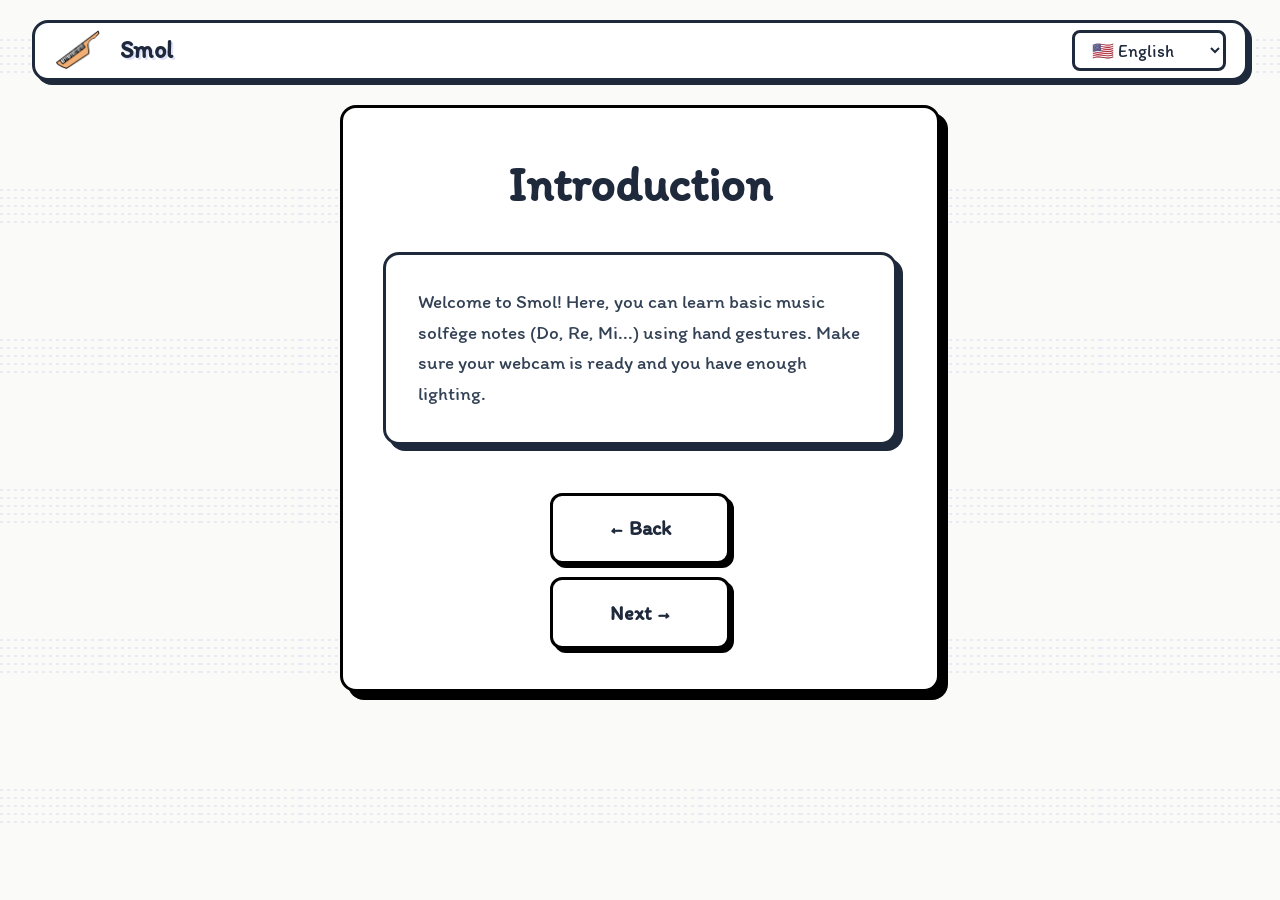
==== intro.html @ 4031bbee "improve UI" ====
<!DOCTYPE html>
<html lang="en">
<head>
  <meta charset="UTF-8">
  <meta name="viewport" content="width=device-width, initial-scale=1.0">
  <title>Melody in Motion - Introduction</title>
  <link rel="preconnect" href="https://fonts.googleapis.com">
  <link rel="preconnect" href="https://fonts.gstatic.com" crossorigin>
  <link href="https://fonts.googleapis.com/css2?family=Cabin+Sketch:wght@400;700&family=Fredoka:wght@300;400;500;600;700&family=Itim&family=JetBrains+Mono:wght@400;700&display=swap" rel="stylesheet">
  <link rel="stylesheet" href="style.css?v=25">
</head>
<body>

  <!-- Floating Animated Music Notes Background -->
  <div class="floating-notes-container">
    <div class="floating-note note-1">𝄞</div>
    <div class="floating-note note-2">♪</div>
    <div class="floating-note note-3">♫</div>
    <div class="floating-note note-4">♩</div>
    <div class="floating-note note-5">♬</div>
    <div class="floating-note note-6">♩</div>
    <div class="floating-note note-7">♪</div>
    <div class="floating-note note-8">♫</div>
    <div class="floating-note note-9">𝄞</div>
    <div class="floating-note note-10">♬</div>
    <div class="floating-note note-11">♪</div>
    <div class="floating-note note-12">♩</div>
    <div class="floating-note note-13">♫</div>
    <div class="floating-note note-14">♬</div>
    <div class="floating-note note-15">𝄞</div>
    <div class="floating-note note-16">♪</div>
  </div>

  <div class="app-container">
    <!-- Smol Header -->
    <header class="smol-header">
      <div class="logo-area" style="display: flex; align-items: center; gap: 0.5rem;">
        <img src="public/logo.PNG" alt="Melody in Motion Logo" class="header-logo-img">
        <h1 style="font-size: 1.5rem; font-weight: 800; font-family: 'Cabin Sketch', cursive; color: #1e293b; margin: 0;">Smol</h1>
      </div>
      <div>
        <select id="lang-selector-header" class="synth-select" style="padding: 0.4rem 0.8rem; font-size: 1.1rem; border-radius: 8px; border: 3px solid #1e293b; background: #ffffff; color: #1e293b; font-family: 'Itim', sans-serif;">
          <option value="en">🇺🇸 English</option>
          <option value="vi">🇻🇳 Tiếng Việt</option>
          <option value="ko">🇰🇷 한국어</option>
        </select>
      </div>
    </header>

    <!-- Main Card Container -->
    <main id="music-app-content">
      <div class="welcome-card-layout">
        <h2 class="welcome-title" id="intro-title">Introduction</h2>
        
        <!-- Premium sketch style placeholder message box -->
        <div style="background: #ffffff; border: 3.5px solid #1e293b; border-radius: 16px; padding: 2rem; margin: 1.5rem 0; box-shadow: 6px 6px 0px #1e293b; text-align: left; width: 100%;">
          <p id="intro-desc" style="font-size: 1.2rem; line-height: 1.6; color: #334155; font-family: 'Itim', sans-serif; margin: 0;">
            Welcome to Smol! Here, you can learn basic music solfège notes (Do, Re, Mi...) using hand gestures. Make sure your webcam is ready and you have enough lighting.
          </p>
        </div>
        
        <!-- Action Row -->
        <div class="welcome-buttons-list" style="width: 100%; display: flex; justify-content: center; align-items: center; gap: 1rem; margin-top: 1rem;">
          <a href="index.html" class="welcome-action-btn" style="text-align: center; width: 100%; max-width: 180px; text-decoration: none; background: #e2e8f0; color: #1e293b;">&larr; Back</a>
          <a href="level-select.html" class="welcome-action-btn btn-next" style="text-align: center; width: 100%; max-width: 180px; text-decoration: none;">Next &rarr;</a>
        </div>
      </div>
    </main>
  </div>

  <script>
    const TRANSLATIONS = {
      en: {
        title: "Introduction",
        desc: "Welcome to Smol! Here, you can learn basic music solfège notes (Do, Re, Mi...) using hand gestures. Make sure your webcam is ready and you have enough lighting.",
        back: "Back",
        next: "Next"
      },
      vi: {
        title: "Giới thiệu",
        desc: "Chào mừng bạn đến với Smol! Tại đây, bạn có thể học các nốt nhạc solfège cơ bản (Đô, Rê, Mi...) bằng ký hiệu tay. Hãy đảm bảo webcam hoạt động tốt và có đủ ánh sáng.",
        back: "Quay lại",
        next: "Tiếp tục"
      },
      ko: {
        title: "소개",
        desc: "스몰(Smol)에 오신 것을 환영합니다! 이곳에서 손동작을 사용해 기본적인 음악 계이름(도, 레, 미...)을 배울 수 있습니다. 웹캠이 잘 작동하고 밝은 조명이 있는지 확인하세요.",
        back: "이전",
        next: "다음"
      }
    };

    const langSelector = document.getElementById("lang-selector-header");
    const titleEl = document.getElementById("intro-title");
    const descEl = document.getElementById("intro-desc");
    const backBtnEl = document.querySelector(".welcome-action-btn:not(.btn-next)");
    const nextBtnEl = document.querySelector(".btn-next");

    function updateLanguage(lang) {
      localStorage.setItem("signquest_lang", lang);
      langSelector.value = lang;
      
      const dict = TRANSLATIONS[lang] || TRANSLATIONS.en;
      titleEl.innerText = dict.title;
      descEl.innerText = dict.desc;
      backBtnEl.innerText = "← " + dict.back;
      nextBtnEl.innerText = dict.next + " →";
    }

    // Initialize language
    let savedLang = localStorage.getItem("signquest_lang");
    if (!savedLang) {
      savedLang = "en"; // default to English
    }
    updateLanguage(savedLang);

    langSelector.addEventListener("change", (e) => {
      updateLanguage(e.target.value);
    });
  </script>
</body>
</html>
---- style.css ----
/* SignQuest CSS - Main Entrypoint */
@import url('styles/base.css');
@import url('styles/layout.css');
@import url('styles/viewport.css');
@import url('styles/hud.css');
@import url('styles/music.css');
@import url('styles/selection.css');
@import url('styles/play_stage.css');

/* --- GLOBAL TYPOGRAPHY OVERRIDES --- */
body[class^="view-"] h1,
body[class^="view-"] h2,
body[class^="view-"] h3,
body[class^="view-"] strong,
.selection-title,
.modal-title,
.sheet-note-name,
.menu-play-btn strong,
.logo-area h1,
body, button, a, h1, h2, h3, h4, h5, h6, 
.welcome-title, .welcome-subtitle, .song-title, .song-desc, 
.sheet-note-name, .btn-subtext, strong, .selection-title, .selection-subtitle,
.logo-area h1 span.badge {
  font-family: 'Itim', 'Fredoka', 'Cabin Sketch', cursive, sans-serif !important;
}

body {
  background-color: #fafaf9 !important; /* Warm, paper-like background */
  background-image: 
    /* Staff lines background repeating */
    url("data:image/svg+xml;utf8,<svg xmlns='http://www.w3.org/2000/svg' width='100' height='150'><line x1='0' y1='40' x2='100' y2='40' stroke='%23e2e8f0' stroke-width='1.5' stroke-dasharray='3 4'/><line x1='0' y1='48' x2='100' y2='48' stroke='%23e2e8f0' stroke-width='1.5' stroke-dasharray='3 4'/><line x1='0' y1='56' x2='100' y2='56' stroke='%23e2e8f0' stroke-width='1.5' stroke-dasharray='3 4'/><line x1='0' y1='64' x2='100' y2='64' stroke='%23e2e8f0' stroke-width='1.5' stroke-dasharray='3 4'/><line x1='0' y1='72' x2='100' y2='72' stroke='%23e2e8f0' stroke-width='1.5' stroke-dasharray='3 4'/></svg>") !important;
  background-repeat: repeat !important;
  background-position: left top !important;
  color: #1e293b !important;
}

.app-container {
  background: transparent !important;
}

body, button, a, p, span, div, select, option, td, th {
  font-size: 1.15rem;
}

.song-title {
  font-size: 1.85rem !important;
  margin-bottom: 0.75rem !important;
}
.song-desc {
  font-size: 1.3rem !important;
  line-height: 1.5 !important;
  -webkit-line-clamp: 2 !important;
}
.selection-title {
  font-size: 3.2rem !important;
}
.selection-subtitle {
  font-size: 1.5rem !important;
}
.song-card {
  min-height: 320px !important;
  height: auto !important;
  display: flex !important;
  flex-direction: column !important;
  justify-content: space-between !important;
  padding: 1.75rem !important;
}
.song-badge {
  font-size: 1rem !important;
  padding: 0.4rem 0.8rem !important;
}
.song-card-header span:not(.song-badge) {
  font-size: 1.1rem !important;
}
.song-meta-info {
  display: flex !important;
  flex-direction: row !important;
  flex-wrap: wrap !important;
  gap: 1rem !important;
  font-size: 1.05rem !important;
  color: var(--text-secondary);
}
.song-card-footer {
  display: flex !important;
  flex-direction: column !important;
  align-items: stretch !important;
  gap: 0.75rem !important;
  margin-top: auto !important;
  width: 100% !important;
}
.song-card .play-level-btn {
  padding: 0.75rem 1.5rem !important;
  font-size: 1.2rem !important;
  width: 100% !important;
  display: flex !important;
  align-items: center !important;
  justify-content: center !important;
  box-sizing: border-box !important;
}
.songs-grid {
  display: grid !important;
  grid-template-columns: repeat(1, 1fr) !important;
  gap: 1.5rem !important;
  width: 100% !important;
}
@media (min-width: 768px) {
  .songs-grid {
    grid-template-columns: repeat(3, 1fr) !important;
  }
}

/* Difficulty Card Background Color Overrides */
.song-card.card-beginner {
  background-color: #f2fcf5 !important; /* Soft pastel green */
}
.song-card.card-easy {
  background-color: #f0f7ff !important; /* Soft pastel blue */
}
.song-card.card-medium {
  background-color: #fffaf0 !important; /* Soft pastel orange/amber */
}

/* Badge Color & Contrast Overrides */
.song-badge.diff-beginner {
  background-color: #dcfce7 !important;
  color: #15803d !important;
  border: 2px solid #15803d !important;
}
.song-badge.diff-easy {
  background-color: #e0f2fe !important;
  color: #0369a1 !important;
  border: 2px solid #0369a1 !important;
}
.song-badge.diff-medium {
  background-color: #ffedd5 !important;
  color: #c2410c !important;
  border: 2px solid #c2410c !important;
}

/* Curved Card Container & Card Overrides */
.welcome-card-layout, 
.song-card, 
.welcome-modal-card,
.sidebar-card, 
.stage-card, 
.menu-camera-card, 
.mascot-stage-card,
.game-overlay-modal .modal-card,
.game-overlay-modal .welcome-modal-card,
.modal-content {
  border: 3.5px solid #000000 !important;
  border-radius: 16px !important; /* Curved edge */
  background-color: #ffffff !important;
  color: #1e293b !important;
  box-shadow: 8px 8px 0px #000000 !important; /* Flat solid black shadow */
}

/* Curved Button Overrides */
.welcome-action-btn, 
.play-level-btn, 
.sandbox-nav-btn,
.control-btn, 
.stage-btn, 
.modal-close-btn,
.welcome-modal-close {
  border: 3px solid #000000 !important;
  border-radius: 12px !important; /* Curved edge */
  background-color: #ffffff !important;
  color: #1e293b !important;
  box-shadow: 4px 4px 0px #000000 !important; /* Flat solid black shadow */
  transition: all 0.15s ease !important;
  padding: 1.1rem 2rem !important; /* Generous vertical/horizontal padding to prevent cramped feeling */
  font-size: 1.25rem !important;
  font-weight: 700 !important;
  cursor: pointer !important;
  text-decoration: none !important;
  display: block !important;
  text-align: center !important;
  box-sizing: border-box !important;
}

/* Button Hover & Active States */
.welcome-action-btn:hover,
.play-level-btn:hover,
.control-btn:hover,
.stage-btn:hover,
.modal-close-btn:hover,
.sandbox-nav-btn:hover,
.welcome-modal-close:hover {
  transform: translate(2px, 2px) !important;
  box-shadow: 2px 2px 0px #000000 !important;
  background-color: #f8fafc !important;
}

.welcome-action-btn:active,
.play-level-btn:active,
.control-btn:active,
.stage-btn:active,
.modal-close-btn:active,
.sandbox-nav-btn:active,
.welcome-modal-close:active {
  transform: translate(4px, 4px) !important;
  box-shadow: 0px 0px 0px #000000 !important;
}

/* Specific Highlight & Accents */
.welcome-action-btn.btn-start {
  background-color: #fef08a !important; /* Highlighter yellow */
}
.welcome-action-btn.btn-start:hover {
  background-color: #fef9c3 !important;
}

.song-badge {
  border: 1.5px solid #000000 !important;
  border-radius: 6px !important;
  background-color: #f1f5f9 !important;
  color: #1e293b !important;
  padding: 0.25rem 0.5rem !important;
}

.achievement-item {
  border: 2.5px solid #000000 !important;
  border-radius: 12px !important;
  background-color: #ffffff !important;
}

.app-header {
  background: #ffffff !important;
  border: 3.5px solid #000000 !important;
  border-radius: 16px !important;
  box-shadow: 8px 8px 0px #000000 !important;
  box-sizing: border-box !important;
  display: flex !important;
  flex-direction: row !important;
  justify-content: space-between !important;
  align-items: center !important;
  padding: 1rem 2rem !important;
  width: 90% !important;
  margin: 2rem auto 1rem auto !important;
}

/* Page-context aware header card widths */
body.view-welcome .app-header {
  max-width: 480px !important;
}

body.view-selection .app-header {
  max-width: 960px !important;
}

body.view-play .app-header, 
body.view-intro .app-header {
  max-width: 1200px !important;
  width: 95% !important;
}

/* Header button sizing proportion */
.app-header .sandbox-nav-btn {
  padding: 0.6rem 1.2rem !important;
  font-size: 1.15rem !important;
}

/* --- WELCOME PAGE ONLY LAYOUT STYLES --- */
.welcome-card-layout {
  display: flex !important;
  flex-direction: column !important;
  align-items: center !important;
  justify-content: center !important;
  padding: 3rem 2rem !important;
  max-width: 480px !important;
  width: 90% !important;
  margin: 1.5rem auto 3rem auto !important; /* Adjusted to stack neatly below header */
  text-align: center !important;
  box-sizing: border-box !important;
}

.welcome-logo {
  width: 140px;
  height: 140px;
  margin-bottom: 1.5rem;
}

.welcome-title {
  font-size: 3.6rem !important;
  color: #1e293b;
  margin-bottom: 0.5rem;
  font-weight: 700;
}

.welcome-subtitle {
  color: #475569;
  font-size: 1.35rem !important;
  margin-bottom: 2.5rem;
  font-weight: 500;
}

.welcome-buttons-list {
  display: flex !important;
  flex-direction: column !important;
  gap: 1.25rem !important;
  width: 100% !important;
  max-width: 320px !important;
  margin: 1.5rem auto 0 auto !important;
}

.welcome-modal {
  position: fixed;
  top: 0;
  left: 0;
  right: 0;
  bottom: 0;
  background: rgba(30, 41, 59, 0.7);
  backdrop-filter: blur(8px);
  -webkit-backdrop-filter: blur(8px);
  z-index: 9999;
  display: flex;
  justify-content: center;
  align-items: center;
  opacity: 0;
  pointer-events: none;
  transition: opacity 0.3s ease;
}

.welcome-modal.show {
  opacity: 1;
  pointer-events: auto;
}

.welcome-modal-title {
  font-size: 2.2rem;
  font-weight: 700;
  color: #1e293b;
  margin-bottom: 1rem;
  border-bottom: 3px dashed #000000;
  padding-bottom: 0.5rem;
  text-align: center;
}

.welcome-modal-body {
  font-size: 1.05rem;
  line-height: 1.6;
  color: #1e293b;
  margin-bottom: 1.5rem;
  max-height: 320px;
  overflow-y: auto;
  padding-right: 0.5rem;
}

.achievements-list {
  display: flex;
  flex-direction: column;
  gap: 0.75rem;
}

.achievement-icon {
  font-size: 1.5rem;
}

.achievement-info {
  flex: 1;
}

.achievement-name {
  font-weight: 600;
  font-size: 0.95rem;
}

.achievement-desc {
  font-size: 0.8rem;
  color: #475569;
}

/* --- LOGO & PAGE SCROLL OVERRIDES --- */
.smol-header {
  background: #ffffff !important;
  border: 3.5px solid #1e293b !important;
  border-radius: 16px !important;
  box-shadow: 4px 4px 0px #1e293b !important;
  box-sizing: border-box !important;
  display: flex !important;
  flex-direction: row !important;
  justify-content: space-between !important;
  align-items: center !important;
  padding: 0.4rem 1.2rem !important;
  width: 100% !important;
  max-width: 1400px !important;
  margin: 0.25rem auto 0.5rem auto !important;
}

.smol-header .header-logo-img, .game-logo-icon {
  height: 42px !important;
  width: auto !important;
  display: inline-block !important;
  vertical-align: middle !important;
  object-fit: contain !important;
  margin-right: 0.6rem !important;
}

.app-header {
  display: none !important;
}

.app-footer {
  display: none !important;
}

html, body {
  height: 100vh !important;
  max-height: 100vh !important;
  margin: 0 !important;
  padding: 0 !important;
  overflow: hidden !important;
}

.app-container {
  height: 100vh !important;
  max-height: 100vh !important;
  display: flex !important;
  flex-direction: column !important;
  padding: 1rem 2rem !important;
  box-sizing: border-box !important;
  overflow: hidden !important;
  gap: 0.5rem !important;
}

#music-app-content, .app-content {
  flex: 1 !important;
  overflow: hidden !important;
  min-height: 0 !important;
  padding-bottom: 0 !important;
}

/* Specific layout adjustments to fit welcome view */
.welcome-card-layout {
  padding: 2.5rem !important;
  margin: 0.5rem auto !important;
  max-width: 600px !important;
  width: 95% !important;
  position: relative !important;
  z-index: 1 !important;
}

.welcome-gif {
  max-width: 460px !important;
  width: 100% !important;
  height: auto !important;
  border: 3.5px solid #1e293b !important;
  border-radius: 16px !important;
  box-shadow: 4px 4px 0px #1e293b !important;
  margin-bottom: 2rem !important;
  display: block !important;
  background-color: #ffffff !important;
  position: relative !important;
  z-index: 3 !important;
}

.welcome-title {
  font-size: 3rem !important;
  position: relative !important;
  z-index: 3 !important;
}

.welcome-subtitle {
  margin-bottom: 1.5rem !important;
  position: relative !important;
  z-index: 3 !important;
}

.welcome-buttons-list {
  gap: 0.85rem !important;
  position: relative !important;
  z-index: 3 !important;
}

/* Adjust header margins to prevent overflow */
.app-header {
  margin: 0.5rem auto !important;
  padding: 0.75rem 1.5rem !important;
}

/* Custom scrollbar to look premium */
#music-app-content::-webkit-scrollbar,
.app-content::-webkit-scrollbar,
.welcome-modal-body::-webkit-scrollbar {
  width: 8px;
}
#music-app-content::-webkit-scrollbar-track,
.app-content::-webkit-scrollbar-track,
.welcome-modal-body::-webkit-scrollbar-track {
  background: #f1f5f9;
  border-radius: 4px;
}
#music-app-content::-webkit-scrollbar-thumb,
.app-content::-webkit-scrollbar-thumb,
.welcome-modal-body::-webkit-scrollbar-thumb {
  background: #cbd5e1;
  border: 2px solid #f1f5f9;
  border-radius: 4px;
}
#music-app-content::-webkit-scrollbar-thumb:hover,
.app-content::-webkit-scrollbar-thumb:hover,
.welcome-modal-body::-webkit-scrollbar-thumb:hover {
  background: #94a3b8;
}

/* Floating animated music notes */
.floating-notes-container {
  position: absolute !important;
  top: 0;
  left: 0;
  width: 100%;
  height: 100% !important;
  pointer-events: none !important;
  z-index: -1 !important;
  overflow: hidden !important;
}

.floating-note {
  position: absolute !important;
  font-family: 'Itim', sans-serif !important;
  color: rgba(0, 0, 0, 0.45) !important; /* Semi-transparent black */
  font-weight: bold;
  pointer-events: none !important;
  user-select: none !important;
  opacity: 0;
  animation: floatNote 20s linear infinite;
}

.note-1 {
  font-size: 6.5rem !important; /* very large */
  top: 8%;
  animation-duration: 26s;
  animation-delay: 0s;
}

.note-2 {
  font-size: 3rem !important; /* medium-small */
  top: 25%;
  animation-duration: 18s;
  animation-delay: -3s;
}

.note-3 {
  font-size: 5rem !important; /* medium-large */
  top: 48%;
  animation-duration: 25s;
  animation-delay: -6s;
}

.note-4 {
  font-size: 2.2rem !important; /* very small */
  top: 65%;
  animation-duration: 15s;
  animation-delay: -9s;
}

.note-5 {
  font-size: 4rem !important;
  top: 85%;
  animation-duration: 20s;
  animation-delay: -12s;
}

.note-6 {
  font-size: 3.5rem !important;
  top: 18%;
  animation-duration: 22s;
  animation-delay: -15s;
}

.note-7 {
  font-size: 5.5rem !important;
  top: 38%;
  animation-duration: 28s;
  animation-delay: -1.5s;
}

.note-8 {
  font-size: 2rem !important; /* very small */
  top: 58%;
  animation-duration: 16s;
  animation-delay: -4.5s;
}

.note-9 {
  font-size: 6rem !important; /* very large */
  top: 78%;
  animation-duration: 24s;
  animation-delay: -7.5s;
}

.note-10 {
  font-size: 4.2rem !important;
  top: 92%;
  animation-duration: 19s;
  animation-delay: -10.5s;
}

.note-11 {
  font-size: 2.5rem !important;
  top: 12%;
  animation-duration: 17s;
  animation-delay: -13s;
}

.note-12 {
  font-size: 4.8rem !important;
  top: 32%;
  animation-duration: 23s;
  animation-delay: -5s;
}

.note-13 {
  font-size: 3.2rem !important;
  top: 52%;
  animation-duration: 19s;
  animation-delay: -11s;
}

.note-14 {
  font-size: 5.8rem !important;
  top: 72%;
  animation-duration: 27s;
  animation-delay: -2s;
}

.note-15 {
  font-size: 1.8rem !important; /* extremely small */
  top: 88%;
  animation-duration: 14s;
  animation-delay: -8s;
}

.note-16 {
  font-size: 4.5rem !important;
  top: 40%;
  animation-duration: 21s;
  animation-delay: -16s;
}

@keyframes floatNote {
  0% {
    left: -10%;
    transform: translateY(0);
    opacity: 0;
  }
  10% {
    opacity: 1;
  }
  90% {
    opacity: 1;
  }
  100% {
    left: 110%;
    transform: translateY(-80px);
    opacity: 0;
  }
}

/* Guide Illustration SVG styling */
#guide-pose-emoji svg {
  display: block;
  margin: 0 auto;
  width: 90px;
  height: 90px;
  max-width: 100%;
}
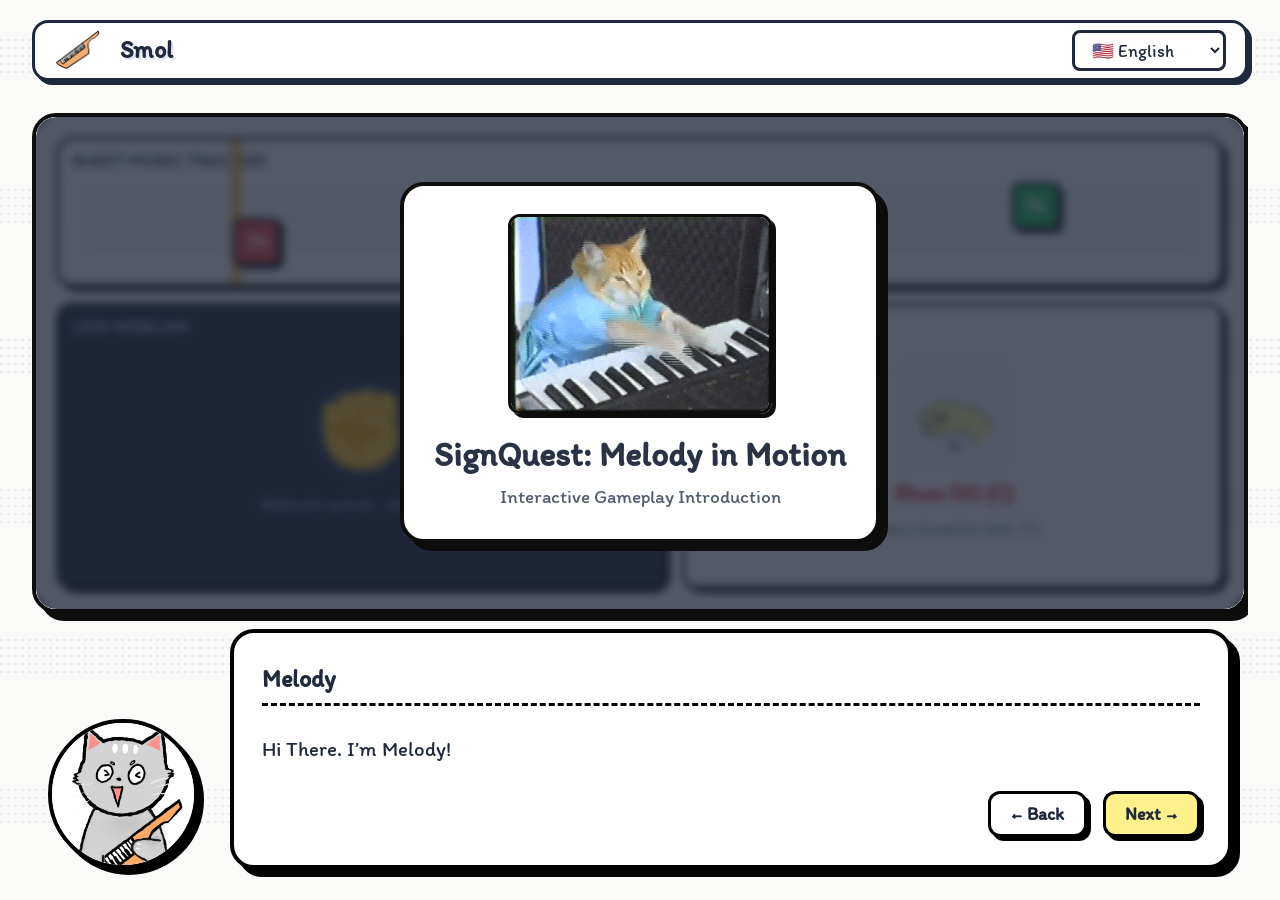
==== commit e9821433: "add intro page with voice over" ====
--- a/intro.html
+++ b/intro.html
@@ -8,6 +8,165 @@
   <link rel="preconnect" href="https://fonts.gstatic.com" crossorigin>
   <link href="https://fonts.googleapis.com/css2?family=Cabin+Sketch:wght@400;700&family=Fredoka:wght@300;400;500;600;700&family=Itim&family=JetBrains+Mono:wght@400;700&display=swap" rel="stylesheet">
   <link rel="stylesheet" href="style.css?v=25">
+  <style>
+    body {
+      background-color: #fafaf9 !important;
+      background-image: 
+        url("data:image/svg+xml;utf8,<svg xmlns='http://www.w3.org/2000/svg' width='100' height='150'><line x1='0' y1='40' x2='100' y2='40' stroke='%23e2e8f0' stroke-width='1.5' stroke-dasharray='3 4'/><line x1='0' y1='48' x2='100' y2='48' stroke='%23e2e8f0' stroke-width='1.5' stroke-dasharray='3 4'/><line x1='0' y1='56' x2='100' y2='56' stroke='%23e2e8f0' stroke-width='1.5' stroke-dasharray='3 4'/><line x1='0' y1='64' x2='100' y2='64' stroke='%23e2e8f0' stroke-width='1.5' stroke-dasharray='3 4'/><line x1='0' y1='72' x2='100' y2='72' stroke='%23e2e8f0' stroke-width='1.5' stroke-dasharray='3 4'/></svg>") !important;
+      background-repeat: repeat !important;
+      background-position: left top !important;
+      color: #1e293b !important;
+    }
+
+    /* Intro Specific Layout Styles */
+    @keyframes slideUp {
+      from {
+        transform: translateY(180px);
+        opacity: 0;
+      }
+      to {
+        transform: translateY(0);
+        opacity: 1;
+      }
+    }
+
+    .intro-bottom-row {
+      display: flex;
+      gap: 2rem;
+      align-items: flex-end;
+      width: 100%;
+      max-width: 1400px;
+      margin: 0 auto 2rem auto;
+      box-sizing: border-box;
+      padding: 0 1rem;
+      z-index: 10;
+      position: relative;
+      animation: slideUp 0.8s cubic-bezier(0.18, 0.89, 0.32, 1.28) forwards;
+    }
+
+    .intro-visuals {
+      display: flex;
+      align-items: flex-end;
+      gap: 1.5rem;
+      flex-shrink: 0;
+    }
+
+    .character-profile {
+      width: 150px;
+      height: 150px;
+      border: 4px solid #000000;
+      border-radius: 50%;
+      overflow: hidden;
+      box-shadow: 6px 6px 0px #000000;
+      background-color: #ffffff;
+      flex-shrink: 0;
+      display: flex;
+      align-items: center;
+      justify-content: center;
+    }
+
+    .character-profile img {
+      width: 100%;
+      height: 100%;
+      object-fit: cover;
+    }
+
+    .dialogue-box {
+      flex: 1;
+      border: 4px solid #000000;
+      border-radius: 24px;
+      box-shadow: 8px 8px 0px #000000;
+      background-color: #ffffff;
+      padding: 1.75rem;
+      display: flex;
+      flex-direction: column;
+      justify-content: space-between;
+      height: 240px;
+      box-sizing: border-box;
+    }
+
+    .dialogue-header {
+      font-size: 1.5rem;
+      font-weight: 800;
+      color: #1e293b;
+      border-bottom: 3.5px dashed #000000;
+      padding-bottom: 0.4rem;
+      margin-bottom: 0.75rem;
+      font-family: 'Itim', sans-serif;
+    }
+
+    .dialogue-body {
+      flex: 1;
+      display: flex;
+      align-items: center;
+    }
+
+    .dialogue-body p {
+      margin: 0;
+      font-size: 1.3rem;
+      line-height: 1.6;
+      color: #1e293b;
+      font-family: 'Itim', sans-serif;
+    }
+
+    .dialogue-footer {
+      display: flex;
+      justify-content: flex-end;
+      gap: 1rem;
+      margin-top: 0.75rem;
+    }
+
+    .middle-empty-card {
+      flex: 2.5;
+      margin: 1rem auto;
+      width: 100%;
+      max-width: 1400px;
+      background-color: #ffffff;
+      border: 4px solid #000000;
+      border-radius: 24px;
+      box-shadow: 8px 8px 0px #000000;
+      box-sizing: border-box;
+      display: flex;
+      align-items: center;
+      justify-content: center;
+      min-height: 460px;
+      height: 500px;
+      opacity: 0.95;
+      position: relative;
+      overflow: hidden;
+    }
+
+    @media (max-width: 1024px) {
+      .intro-bottom-row {
+        flex-direction: column;
+        align-items: stretch;
+        gap: 1.5rem;
+      }
+      .intro-visuals {
+        justify-content: center;
+      }
+      .dialogue-box {
+        height: 280px;
+      }
+      .middle-empty-card {
+        height: auto;
+        min-height: 400px;
+      }
+    }
+
+    @keyframes floatNote {
+      0%, 100% { transform: translateY(0); }
+      50% { transform: translateY(-8px); }
+    }
+    @keyframes blink {
+      0%, 100% { opacity: 1; }
+      50% { opacity: 0; }
+    }
+    @keyframes pulse {
+      0%, 100% { transform: scale(1); }
+      50% { transform: scale(1.08); }
+    }
+  </style>
 </head>
 <body>
 
@@ -36,7 +195,7 @@
     <header class="smol-header">
       <div class="logo-area" style="display: flex; align-items: center; gap: 0.5rem;">
         <img src="public/logo.PNG" alt="Melody in Motion Logo" class="header-logo-img">
-        <h1 style="font-size: 1.5rem; font-weight: 800; font-family: 'Cabin Sketch', cursive; color: #1e293b; margin: 0;">Smol</h1>
+        <h1 style="font-size: 1.5rem; font-weight: 800; font-family: 'Itim', sans-serif; color: #1e293b; margin: 0;">Smol</h1>
       </div>
       <div>
         <select id="lang-selector-header" class="synth-select" style="padding: 0.4rem 0.8rem; font-size: 1.1rem; border-radius: 8px; border: 3px solid #1e293b; background: #ffffff; color: #1e293b; font-family: 'Itim', sans-serif;">
@@ -47,75 +206,464 @@
       </div>
     </header>
 
-    <!-- Main Card Container -->
-    <main id="music-app-content">
-      <div class="welcome-card-layout">
-        <h2 class="welcome-title" id="intro-title">Introduction</h2>
-        
-        <!-- Premium sketch style placeholder message box -->
-        <div style="background: #ffffff; border: 3.5px solid #1e293b; border-radius: 16px; padding: 2rem; margin: 1.5rem 0; box-shadow: 6px 6px 0px #1e293b; text-align: left; width: 100%;">
-          <p id="intro-desc" style="font-size: 1.2rem; line-height: 1.6; color: #334155; font-family: 'Itim', sans-serif; margin: 0;">
-            Welcome to Smol! Here, you can learn basic music solfège notes (Do, Re, Mi...) using hand gestures. Make sure your webcam is ready and you have enough lighting.
-          </p>
+    <!-- Main Content Grid with dialogue area -->
+    <main id="music-app-content" style="display: flex; flex-direction: column; height: 100%; justify-content: space-between;">
+      <!-- Middle section: Empty Card Placeholder -->
+      <div class="middle-empty-card" id="middle-guide-content"></div>
+
+      <!-- Bottom dialogue bar with character profile & dialogue box -->
+      <div class="intro-bottom-row">
+        <!-- Left: Profile -->
+        <div class="intro-visuals">
+          <div class="character-profile">
+            <img id="melody-img" src="public/maincharacter/8-lineboiler.gif" alt="Melody">
+          </div>
         </div>
-        
-        <!-- Action Row -->
-        <div class="welcome-buttons-list" style="width: 100%; display: flex; justify-content: center; align-items: center; gap: 1rem; margin-top: 1rem;">
-          <a href="index.html" class="welcome-action-btn" style="text-align: center; width: 100%; max-width: 180px; text-decoration: none; background: #e2e8f0; color: #1e293b;">&larr; Back</a>
-          <a href="level-select.html" class="welcome-action-btn btn-next" style="text-align: center; width: 100%; max-width: 180px; text-decoration: none;">Next &rarr;</a>
+
+        <!-- Right: Dialogue Box -->
+        <div class="dialogue-box">
+          <div class="dialogue-header">Melody</div>
+          <div class="dialogue-body">
+            <p id="dialogue-text"></p>
+          </div>
+          <div class="dialogue-footer">
+            <button id="btn-back" class="welcome-action-btn" style="padding: 0.6rem 1.2rem !important; margin: 0; font-size: 1.1rem !important; width: auto !important; display: inline-block !important;"></button>
+            <button id="btn-next" class="welcome-action-btn btn-next" style="padding: 0.6rem 1.2rem !important; margin: 0; font-size: 1.1rem !important; width: auto !important; display: inline-block !important; background-color: #fef08a !important;"></button>
+          </div>
         </div>
       </div>
     </main>
   </div>
 
   <script>
-    const TRANSLATIONS = {
-      en: {
-        title: "Introduction",
-        desc: "Welcome to Smol! Here, you can learn basic music solfège notes (Do, Re, Mi...) using hand gestures. Make sure your webcam is ready and you have enough lighting.",
-        back: "Back",
-        next: "Next"
-      },
-      vi: {
-        title: "Giới thiệu",
-        desc: "Chào mừng bạn đến với Smol! Tại đây, bạn có thể học các nốt nhạc solfège cơ bản (Đô, Rê, Mi...) bằng ký hiệu tay. Hãy đảm bảo webcam hoạt động tốt và có đủ ánh sáng.",
-        back: "Quay lại",
-        next: "Tiếp tục"
-      },
-      ko: {
-        title: "소개",
-        desc: "스몰(Smol)에 오신 것을 환영합니다! 이곳에서 손동작을 사용해 기본적인 음악 계이름(도, 레, 미...)을 배울 수 있습니다. 웹캠이 잘 작동하고 밝은 조명이 있는지 확인하세요.",
-        back: "이전",
-        next: "다음"
-      }
+    const DIALOGUES = {
+      en: [
+        "Hi There. I’m Melody!",
+        "I’ll be with you in this journey to explore musical notes through visual and sign language.",
+        "In this game, each musical note has its own color, position, and hand sign to help you recognize and remember it more easily.",
+        "Watch the notes as they appear on the sheet and make the matching hand sign.",
+        "The more lessons you complete, the more exciting melodies you’ll discover."
+      ],
+      vi: [
+        "Xin chào! Mình là Melody.",
+        "Mình sẽ đồng hành cùng bạn trong hành trình tìm hiểu các nốt nhạc thông qua hình ảnh và ngôn ngữ ký hiệu.",
+        "Trong trò chơi này, mỗi nốt nhạc sẽ có màu sắc, vị trí và ký hiệu tay riêng để giúp bạn dễ dàng nhận biết và ghi nhớ.",
+        "Hãy quan sát các nốt nhạc xuất hiện trên khuông nhạc và thực hiện đúng ký hiệu tay tương ứng!",
+        "Càng hoàn thành nhiều bài học, bạn sẽ càng khám phá được nhiều giai điệu thú vị hơn."
+      ],
+      ko: [
+        "안녕하세요! 저는 멜로디예요.",
+        "그림과 수어를 통해 음표를 배우는 여정을 함께할게요.",
+        "이 게임에서는 각 음표마다 고유한 색상과 위치, 손동작이 있어 쉽고 재미있게 배울 수 있어요.",
+        "오선지에 나타나는 음표를 보고 맞는 손동작을 해 보세요!",
+        "더 많은 학습을 완료할수록 더 멋진 멜로디를 만나게 될 거예요."
+      ]
     };
 
+    let currentStep = 0;
+    let currentLang = localStorage.getItem("signquest_lang") || "en";
+    let typingInterval = null;
+    let isTyping = false;
+    let fullActiveText = "";
+    let currentAudio = null;
+
+    const VOICE_PATHS = {
+      en: [
+        "public/voice/english/TA line 3.m4a",
+        "public/voice/english/TA Line 4.m4a",
+        "public/voice/english/TA line 5.m4a",
+        "public/voice/english/TA line 6.m4a",
+        "public/voice/english/TA line 7.m4a"
+      ],
+      vi: [
+        "public/voice/vietnamese/TV Line 3 Xin chào mình là melody.m4a",
+        "public/voice/vietnamese/TV Line 4 mình sẽ đồng hành cùng bạn.m4a",
+        "public/voice/vietnamese/TV line 5 trong trò chơi này mỗi nốt nhạc.m4a",
+        "public/voice/vietnamese/TV line 6 hãy quan sát các nốt nhạc.m4a",
+        "public/voice/vietnamese/TV line 7 càng hoàn thành nhiều bài học.m4a"
+      ],
+      ko: [
+        "public/voice/korean/TH line 3.m4a",
+        "public/voice/korean/TH line 4.m4a",
+        "public/voice/korean/TH line 5.m4a",
+        "public/voice/korean/TH line 6.m4a",
+        "public/voice/korean/TH line 7.m4a"
+      ]
+    };
+
+    function playDialogueVoice(step, lang) {
+      if (currentAudio) {
+        currentAudio.pause();
+        currentAudio = null;
+      }
+
+      const langPaths = VOICE_PATHS[lang] || VOICE_PATHS.en;
+      const path = langPaths[step];
+      if (!path) return;
+
+      currentAudio = new Audio(path);
+      currentAudio.play().catch(err => {
+        console.warn("Autoplay was blocked or audio failed to load:", err);
+      });
+    }
+
+    // Try to play audio on first user gesture if blocked by autoplay
+    function handleFirstUserGesture() {
+      if (currentAudio && currentAudio.paused) {
+        currentAudio.play().catch(err => console.log("Audio play blocked on gesture:", err));
+      }
+      document.removeEventListener("click", handleFirstUserGesture);
+      document.removeEventListener("keydown", handleFirstUserGesture);
+    }
+    document.addEventListener("click", handleFirstUserGesture);
+    document.addEventListener("keydown", handleFirstUserGesture);
+
     const langSelector = document.getElementById("lang-selector-header");
-    const titleEl = document.getElementById("intro-title");
-    const descEl = document.getElementById("intro-desc");
-    const backBtnEl = document.querySelector(".welcome-action-btn:not(.btn-next)");
-    const nextBtnEl = document.querySelector(".btn-next");
+    const melodyImgEl = document.getElementById("melody-img");
+    const dialogueTextEl = document.getElementById("dialogue-text");
+    const btnBack = document.getElementById("btn-back");
+    const btnNext = document.getElementById("btn-next");
+
+    function typeWordByWord(text, element) {
+      if (typingInterval) clearInterval(typingInterval);
+      isTyping = true;
+      fullActiveText = text;
+      element.innerHTML = "";
+      const words = text.split(" ");
+      let index = 0;
+
+      typingInterval = setInterval(() => {
+        if (index < words.length) {
+          element.innerHTML += (index === 0 ? "" : " ") + words[index];
+          index++;
+        } else {
+          clearInterval(typingInterval);
+          typingInterval = null;
+          isTyping = false;
+        }
+      }, 120);
+    }
+
+    function updateGuideVisuals(step) {
+      const guideEl = document.getElementById("middle-guide-content");
+      if (!guideEl) return;
+
+      // 1. Initial render of mock gameplay UI if not already present
+      if (!guideEl.querySelector(".mock-gameplay-ui")) {
+        guideEl.innerHTML = `
+          <div class="mock-gameplay-ui" style="display: flex; flex-direction: column; width: 100%; height: 100%; box-sizing: border-box; padding: 1.25rem; gap: 1rem; background: #f8fafc; position: relative;">
+            
+            <!-- Sheet Music Panel -->
+            <div id="mock-music-panel" style="border: 3.5px solid #000; border-radius: 16px; background: #fff; padding: 0.75rem; box-shadow: 4px 4px 0 #000; position: relative; height: 150px; display: flex; flex-direction: column; justify-content: center; z-index: 1;">
+              <div style="position: absolute; top: 8px; left: 12px; font-family: 'Itim', sans-serif; font-size: 1.15rem; font-weight: bold; color: #475569;">SHEET MUSIC TRACKER</div>
+              
+              <!-- 5 staff lines -->
+              <div style="display: flex; flex-direction: column; gap: 12px; width: 100%; padding: 0 10px; margin-top: 15px;">
+                <div style="border-bottom: 2.5px solid #cbd5e1; width: 100%;"></div>
+                <div style="border-bottom: 2.5px solid #cbd5e1; width: 100%;"></div>
+                <div style="border-bottom: 2.5px solid #cbd5e1; width: 100%;"></div>
+                <div style="border-bottom: 2.5px solid #cbd5e1; width: 100%;"></div>
+                <div style="border-bottom: 2.5px solid #cbd5e1; width: 100%;"></div>
+              </div>
+              
+              <!-- Target pointer -->
+              <div style="position: absolute; left: 15%; top: 0; bottom: 0; width: 6px; background: #eab308; border-radius: 3px; box-shadow: 0 0 8px rgba(234,179,8,0.5);"></div>
+              
+              <!-- Floating notes on staff -->
+              <div class="mock-note" id="note-1" style="position: absolute; left: 15%; top: 78px; width: 48px; height: 48px; border-radius: 8px; background: #ef4444; border: 3px solid #000; box-shadow: 3px 3px 0 #000; display: flex; align-items: center; justify-content: center; color: #fff; font-weight: bold; font-family: 'Itim', sans-serif;">Do</div>
+              <div class="mock-note" id="note-2" style="position: absolute; left: 38%; top: 66px; width: 48px; height: 48px; border-radius: 8px; background: #f97316; border: 3px solid #000; box-shadow: 3px 3px 0 #000; display: flex; align-items: center; justify-content: center; color: #fff; font-weight: bold; font-family: 'Itim', sans-serif;">Re</div>
+              <div class="mock-note" id="note-3" style="position: absolute; left: 60%; top: 54px; width: 48px; height: 48px; border-radius: 8px; background: #eab308; border: 3px solid #000; box-shadow: 3px 3px 0 #000; display: flex; align-items: center; justify-content: center; color: #fff; font-weight: bold; font-family: 'Itim', sans-serif;">Mi</div>
+              <div class="mock-note" id="note-4" style="position: absolute; left: 82%; top: 42px; width: 48px; height: 48px; border-radius: 8px; background: #22c55e; border: 3px solid #000; box-shadow: 3px 3px 0 #000; display: flex; align-items: center; justify-content: center; color: #fff; font-weight: bold; font-family: 'Itim', sans-serif;">Fa</div>
+            </div>
+
+            <!-- Bottom Panel (Webcam & Pose Guide Card) -->
+            <div id="mock-bottom-panel" style="display: flex; gap: 1rem; flex: 1; min-height: 0;">
+              
+              <!-- Left: Webcam Camera Container -->
+              <div id="mock-camera-panel" style="flex: 1.2; border: 3.5px solid #000; border-radius: 16px; background: #1e293b; box-shadow: 4px 4px 0 #000; position: relative; display: flex; align-items: center; justify-content: center; overflow: hidden; z-index: 1;">
+                <div style="position: absolute; top: 8px; left: 12px; font-family: 'Itim', sans-serif; font-size: 1.15rem; font-weight: bold; color: #94a3b8; z-index: 2;">LIVE WEBCAM</div>
+                <div style="position: absolute; top: 8px; right: 12px; display: flex; align-items: center; gap: 6px; z-index: 2;">
+                  <span style="width: 8px; height: 8px; border-radius: 50%; background: #ef4444; animation: blink 1s infinite;"></span>
+                  <span style="font-size: 0.85rem; color: #ef4444; font-weight: bold; font-family: 'Itim', sans-serif;">REC</span>
+                </div>
+                
+                <div class="camera-content-overlay" id="camera-overlay-feed" style="display: flex; flex-direction: column; align-items: center; justify-content: center; color: #fff; text-align: center; z-index: 1;">
+                  <div id="camera-hand-icon" style="font-size: 4.5rem; filter: drop-shadow(0 0 8px rgba(255,255,255,0.3));">✊</div>
+                  <div style="font-family: 'Itim', sans-serif; font-size: 1.1rem; color: #94a3b8; margin-top: 0.5rem;" id="camera-feed-text">Webcam active - show pose</div>
+                </div>
+                
+                <div id="match-badge" style="position: absolute; bottom: 12px; background: #22c55e; border: 2.5px solid #000; border-radius: 8px; padding: 0.3rem 0.8rem; color: #fff; font-family: 'Itim', sans-serif; font-weight: bold; font-size: 1.1rem; display: none; box-shadow: 2px 2px 0 #000; z-index: 2;">
+                  ✨ EXCELLENT MATCH! +100
+                </div>
+              </div>
+
+              <!-- Right: Guide Guide HUD -->
+              <div id="mock-guide-panel" style="flex: 1; border: 3.5px solid #000; border-radius: 16px; background: #fff; box-shadow: 4px 4px 0 #000; padding: 1rem; display: flex; flex-direction: column; align-items: center; justify-content: center; text-align: center; position: relative; z-index: 1;">
+                <div style="position: absolute; top: 8px; left: 12px; font-family: 'Itim', sans-serif; font-size: 1.15rem; font-weight: bold; color: #475569;">HAND SIGN GUIDE</div>
+                
+                <div class="guide-card-content" style="display: flex; flex-direction: column; align-items: center; gap: 0.5rem; margin-top: 0.5rem;">
+                  <img id="hud-guide-img" src="public/handsign/Do.png" style="height: 110px; object-fit: contain; border: 2.5px dashed #cbd5e1; padding: 4px; border-radius: 12px;">
+                  <div id="hud-guide-title" style="font-family: 'Itim', sans-serif; font-size: 1.4rem; font-weight: 800; color: #dc2626;">Show DO (C)</div>
+                  <div id="hud-guide-desc" style="font-family: 'Itim', sans-serif; font-size: 0.95rem; color: #64748b;">Make a closed fist (ASL 'S')</div>
+                </div>
+              </div>
+
+            </div>
+
+            <!-- Welcome / Final Modal Overlay (Full Overlay Card) -->
+            <div id="gameplay-modal-overlay" style="position: absolute; top: 0; left: 0; right: 0; bottom: 0; background: rgba(15, 23, 42, 0.75); display: flex; align-items: center; justify-content: center; z-index: 5; border-radius: 16px; backdrop-filter: blur(4px);">
+              <!-- Modal Card content is populated dynamically -->
+              <div id="modal-card-body" style="background: #fff; border: 4px solid #000; border-radius: 24px; box-shadow: 8px 8px 0 #000; padding: 1.75rem; max-width: 480px; width: 90%; text-align: center; display: flex; flex-direction: column; align-items: center; justify-content: center;">
+              </div>
+            </div>
+
+            <!-- Focus Highlighter Frame -->
+            <div id="mock-highlighter" style="position: absolute; pointer-events: none; border: 4.5px solid #ef4444; border-radius: 18px; box-shadow: 0 0 0 9999px rgba(15,23,42,0.65); display: none; z-index: 3; transition: all 0.35s cubic-bezier(0.25, 0.8, 0.25, 1);">
+              <div id="highlighter-tip" style="position: absolute; background: #ef4444; color: #fff; padding: 0.4rem 0.9rem; border-radius: 8px; font-family: 'Itim', sans-serif; font-weight: bold; font-size: 1.05rem; border: 2.5px solid #000; box-shadow: 3px 3px 0 #000; white-space: nowrap; top: -45px; left: 50%; transform: translateX(-50%); z-index: 4;">
+                Tip Text
+              </div>
+            </div>
+
+          </div>
+        `;
+      }
+
+      // 2. Query references
+      const modalOverlay = document.getElementById("gameplay-modal-overlay");
+      const modalBody = document.getElementById("modal-card-body");
+      const highlighter = document.getElementById("mock-highlighter");
+      const highlighterTip = document.getElementById("highlighter-tip");
+      const matchBadge = document.getElementById("match-badge");
+      
+      const musicPanel = document.getElementById("mock-music-panel");
+      const cameraPanel = document.getElementById("mock-camera-panel");
+      const guidePanel = document.getElementById("mock-guide-panel");
+
+      const hudImg = document.getElementById("hud-guide-img");
+      const hudTitle = document.getElementById("hud-guide-title");
+      const hudDesc = document.getElementById("hud-guide-desc");
+
+      const cameraHandIcon = document.getElementById("camera-hand-icon");
+      const cameraFeedText = document.getElementById("camera-feed-text");
+
+      // Reset styles and classes
+      if (modalOverlay) modalOverlay.style.display = "none";
+      if (highlighter) highlighter.style.display = "none";
+      if (matchBadge) matchBadge.style.display = "none";
+
+      if (cameraHandIcon) cameraHandIcon.innerText = "✊";
+      if (cameraFeedText) {
+        cameraFeedText.innerText = "Webcam active - show pose";
+        cameraFeedText.style.color = "#94a3b8";
+      }
+
+      // 3. Update view based on step
+      switch(step) {
+        case 0:
+          // Step 0: Welcome Slide Overlay
+          if (modalOverlay && modalBody) {
+            modalOverlay.style.display = "flex";
+            
+            let welcomeTitle = "SignQuest: Melody in Motion";
+            let welcomeSubtitle = "Interactive Gameplay Introduction";
+            if (currentLang === "vi") {
+              welcomeTitle = "SignQuest: Giai điệu chuyển động";
+              welcomeSubtitle = "Hướng dẫn tương tác lối chơi";
+            } else if (currentLang === "ko") {
+              welcomeTitle = "SignQuest: 움직이는 멜로디";
+              welcomeSubtitle = "인터랙티브 게임플레이 튜토리얼";
+            }
+
+            modalBody.innerHTML = `
+              <img src="public/play piano GIF by Internet Cat Video Festival.gif" alt="Cat playing piano" style="height: 200px; border-radius: 12px; border: 3px solid #000; box-shadow: 4px 4px 0px #000; object-fit: cover; max-width: 100%; margin-bottom: 1.25rem;">
+              <h3 style="font-family: 'Itim', sans-serif; font-size: 2.1rem; font-weight: 800; color: #1e293b; margin: 0 0 0.5rem 0; line-height: 1.2;">${welcomeTitle}</h3>
+              <p style="font-family: 'Itim', sans-serif; font-size: 1.2rem; color: #475569; margin: 0;">${welcomeSubtitle}</p>
+            `;
+          }
+          break;
+
+        case 1:
+          // Step 1: General Intro (No highlight)
+          if (highlighter) {
+            highlighter.style.display = "none";
+          }
+          break;
+
+        case 2:
+          // Step 2: Sheet Music Tracker Focus (line 3 / Dialogue 3)
+          if (highlighter && musicPanel) {
+            highlighter.style.display = "block";
+            
+            highlighter.style.left = (musicPanel.offsetLeft - 6) + "px";
+            highlighter.style.top = (musicPanel.offsetTop - 6) + "px";
+            highlighter.style.width = (musicPanel.offsetWidth + 12) + "px";
+            highlighter.style.height = (musicPanel.offsetHeight + 12) + "px";
+
+            let tipText = "🎼 Sheet Music Track";
+            if (currentLang === "vi") tipText = "🎼 Bản nhạc dạng cuộn";
+            if (currentLang === "ko") tipText = "🎼 스크롤 악보 트랙";
+
+            highlighterTip.innerText = tipText;
+            highlighterTip.style.top = "-45px";
+
+            // Set guide to show Do
+            hudImg.src = "public/handsign/Do.png";
+            hudTitle.innerText = "Show DO (C)";
+            hudTitle.style.color = "#dc2626";
+            hudDesc.innerText = "Make a closed fist (ASL 'S')";
+          }
+          break;
+
+        case 3:
+          // Step 3: Webcam Camera & Guide HUD Focus (showing match success!)
+          const bottomPanel = document.getElementById("mock-bottom-panel");
+          if (highlighter && bottomPanel) {
+            highlighter.style.display = "block";
+            
+            highlighter.style.left = (bottomPanel.offsetLeft - 6) + "px";
+            highlighter.style.top = (bottomPanel.offsetTop - 6) + "px";
+            highlighter.style.width = (bottomPanel.offsetWidth + 12) + "px";
+            highlighter.style.height = (bottomPanel.offsetHeight + 12) + "px";
+
+            let tipText = "📷 Interactive Gameplay Loop";
+            if (currentLang === "vi") tipText = "📷 Tương tác nhận diện cử chỉ";
+            if (currentLang === "ko") tipText = "📷 인터랙티브 게임플레이 루프";
+
+            highlighterTip.innerText = tipText;
+            highlighterTip.style.top = "-45px";
+
+            // Make camera show excellent match!
+            if (matchBadge) matchBadge.style.display = "block";
+            if (cameraHandIcon) cameraHandIcon.innerText = "✊";
+            if (cameraFeedText) {
+              if (currentLang === "vi") cameraFeedText.innerText = "Ký hiệu khớp chính xác!";
+              else if (currentLang === "ko") cameraFeedText.innerText = "완벽하게 일치합니다!";
+              else cameraFeedText.innerText = "Gesture matches perfectly!";
+              cameraFeedText.style.color = "#22c55e";
+            }
+          }
+          break;
+
+        case 4:
+          // Step 4: Level Clear Overlay (Victory Card)
+          if (modalOverlay && modalBody) {
+            modalOverlay.style.display = "flex";
+            
+            let title = "Level Cleared!";
+            let desc = "You have completed the Solfège tutorial scale beautifully!";
+            if (currentLang === "vi") {
+              title = "Hoàn thành màn chơi!";
+              desc = "Bạn đã chinh phục thang âm Đô-Rê-Mi xuất sắc!";
+            } else if (currentLang === "ko") {
+              title = "레벨 완료!";
+              desc = "도레미 계음 강좌를 훌륭하게 이수하셨습니다!";
+            }
+
+            modalBody.innerHTML = `
+              <div style="font-size: 4rem; margin-bottom: 0.5rem; animation: pulse 1s infinite;">🏆</div>
+              <h3 style="font-family: 'Itim', sans-serif; font-size: 2.25rem; font-weight: 800; color: #15803d; margin: 0 0 0.5rem 0;">${title}</h3>
+              <div style="font-size: 2rem; margin-bottom: 0.75rem;">⭐⭐⭐</div>
+              <p style="font-family: 'Itim', sans-serif; font-size: 1.25rem; color: #4b5563; margin: 0; line-height: 1.4;">${desc}</p>
+            `;
+          }
+          break;
+      }
+    }
+
+    function updateDialogue() {
+      // 1. Get character image
+      const imageNum = (currentStep % 2 === 0) ? 8 : 9;
+      melodyImgEl.src = `public/maincharacter/${imageNum}-lineboiler.gif`;
+
+      // 2. Start word-by-word animation
+      const langDialogues = DIALOGUES[currentLang] || DIALOGUES.en;
+      typeWordByWord(langDialogues[currentStep], dialogueTextEl);
+
+      // 3. Update guide card visual layout matching the dialogue
+      updateGuideVisuals(currentStep);
+
+      // 4. Play corresponding voice line
+      playDialogueVoice(currentStep, currentLang);
+
+      // 5. Update buttons
+      // Back button
+      if (currentLang === "vi") {
+        btnBack.innerText = "← Quay lại";
+      } else if (currentLang === "ko") {
+        btnBack.innerText = "← 이전";
+      } else {
+        btnBack.innerText = "← Back";
+      }
+
+      // Next button label
+      updateNextButtonLabel();
+    }
+
+    function updateNextButtonLabel() {
+      if (currentStep === 4) {
+        if (currentLang === "vi") {
+          btnNext.innerText = "Bắt đầu →";
+        } else if (currentLang === "ko") {
+          btnNext.innerText = "시작 →";
+        } else {
+          btnNext.innerText = "Start →";
+        }
+      } else {
+        if (currentLang === "vi") {
+          btnNext.innerText = "Tiếp tục →";
+        } else if (currentLang === "ko") {
+          btnNext.innerText = "다음 →";
+        } else {
+          btnNext.innerText = "Next →";
+        }
+      }
+    }
 
     function updateLanguage(lang) {
+      currentLang = lang;
       localStorage.setItem("signquest_lang", lang);
       langSelector.value = lang;
-      
-      const dict = TRANSLATIONS[lang] || TRANSLATIONS.en;
-      titleEl.innerText = dict.title;
-      descEl.innerText = dict.desc;
-      backBtnEl.innerText = "← " + dict.back;
-      nextBtnEl.innerText = dict.next + " →";
-    }
-
-    // Initialize language
-    let savedLang = localStorage.getItem("signquest_lang");
-    if (!savedLang) {
-      savedLang = "en"; // default to English
-    }
-    updateLanguage(savedLang);
-
+      updateDialogue();
+    }
+
+    // Initialize
+    updateLanguage(currentLang);
+
+    // Event Listeners
     langSelector.addEventListener("change", (e) => {
       updateLanguage(e.target.value);
+    });
+
+    btnBack.addEventListener("click", () => {
+      // Stop typing if back is clicked to prevent overlap
+      if (typingInterval) clearInterval(typingInterval);
+      typingInterval = null;
+      isTyping = false;
+
+      if (currentStep > 0) {
+        currentStep--;
+        updateDialogue();
+      } else {
+        window.location.href = "index.html";
+      }
+    });
+
+    btnNext.addEventListener("click", () => {
+      if (isTyping) {
+        // Skip typing, reveal text immediately
+        if (typingInterval) clearInterval(typingInterval);
+        typingInterval = null;
+        isTyping = false;
+        dialogueTextEl.innerText = fullActiveText;
+      } else {
+        // Proceed to next dialogue step
+        if (currentStep < 4) {
+          currentStep++;
+          updateDialogue();
+        } else {
+          window.location.href = "level-select.html";
+        }
+      }
     });
   </script>
 </body>
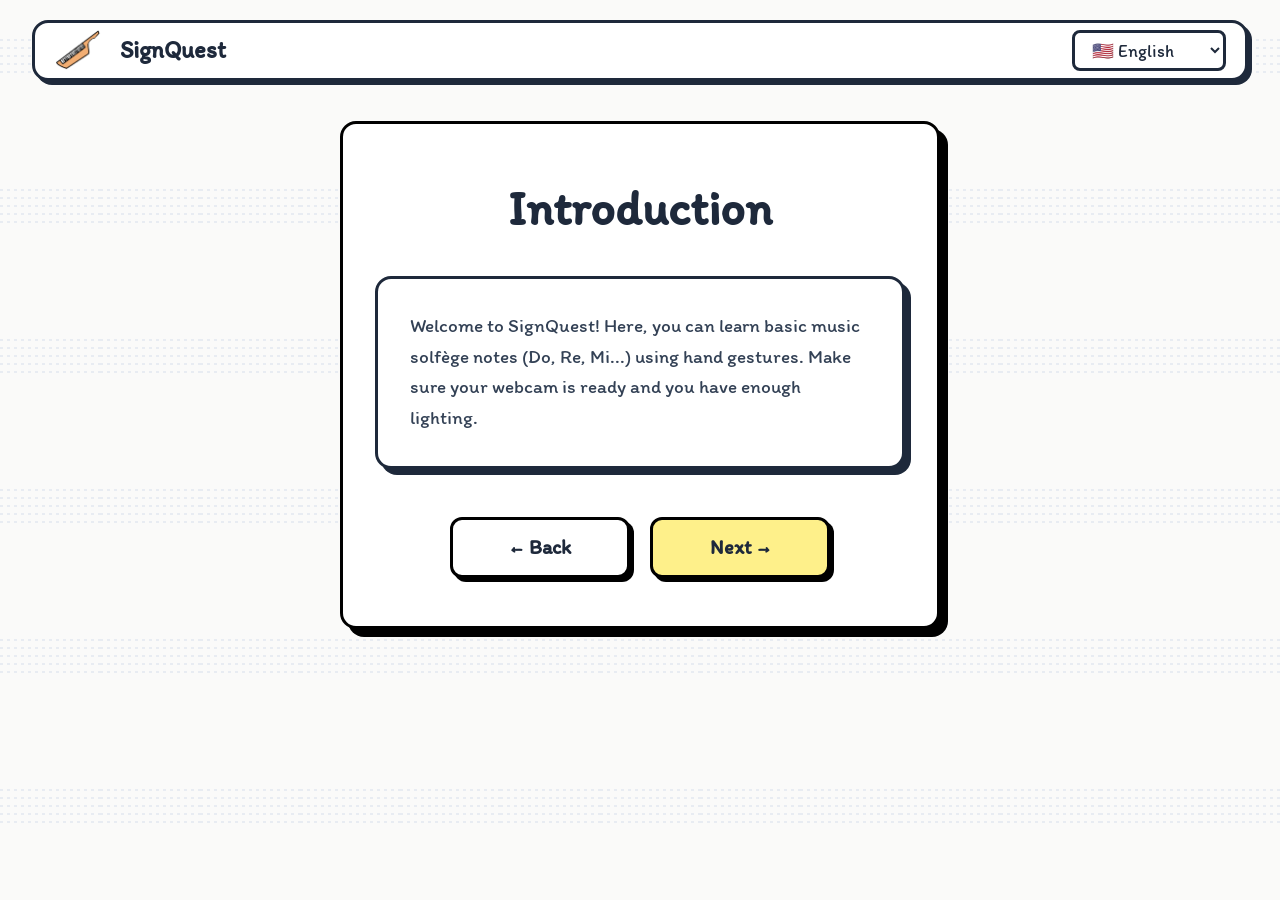
==== commit 14b70cd2: "feat: a bunch of features" ====
--- a/intro.html
+++ b/intro.html
@@ -3,170 +3,11 @@
 <head>
   <meta charset="UTF-8">
   <meta name="viewport" content="width=device-width, initial-scale=1.0">
-  <title>Melody in Motion - Introduction</title>
+  <title>SignQuest - Introduction</title>
   <link rel="preconnect" href="https://fonts.googleapis.com">
   <link rel="preconnect" href="https://fonts.gstatic.com" crossorigin>
   <link href="https://fonts.googleapis.com/css2?family=Cabin+Sketch:wght@400;700&family=Fredoka:wght@300;400;500;600;700&family=Itim&family=JetBrains+Mono:wght@400;700&display=swap" rel="stylesheet">
-  <link rel="stylesheet" href="style.css?v=25">
-  <style>
-    body {
-      background-color: #fafaf9 !important;
-      background-image: 
-        url("data:image/svg+xml;utf8,<svg xmlns='http://www.w3.org/2000/svg' width='100' height='150'><line x1='0' y1='40' x2='100' y2='40' stroke='%23e2e8f0' stroke-width='1.5' stroke-dasharray='3 4'/><line x1='0' y1='48' x2='100' y2='48' stroke='%23e2e8f0' stroke-width='1.5' stroke-dasharray='3 4'/><line x1='0' y1='56' x2='100' y2='56' stroke='%23e2e8f0' stroke-width='1.5' stroke-dasharray='3 4'/><line x1='0' y1='64' x2='100' y2='64' stroke='%23e2e8f0' stroke-width='1.5' stroke-dasharray='3 4'/><line x1='0' y1='72' x2='100' y2='72' stroke='%23e2e8f0' stroke-width='1.5' stroke-dasharray='3 4'/></svg>") !important;
-      background-repeat: repeat !important;
-      background-position: left top !important;
-      color: #1e293b !important;
-    }
-
-    /* Intro Specific Layout Styles */
-    @keyframes slideUp {
-      from {
-        transform: translateY(180px);
-        opacity: 0;
-      }
-      to {
-        transform: translateY(0);
-        opacity: 1;
-      }
-    }
-
-    .intro-bottom-row {
-      display: flex;
-      gap: 2rem;
-      align-items: flex-end;
-      width: 100%;
-      max-width: 1400px;
-      margin: 0 auto 2rem auto;
-      box-sizing: border-box;
-      padding: 0 1rem;
-      z-index: 10;
-      position: relative;
-      animation: slideUp 0.8s cubic-bezier(0.18, 0.89, 0.32, 1.28) forwards;
-    }
-
-    .intro-visuals {
-      display: flex;
-      align-items: flex-end;
-      gap: 1.5rem;
-      flex-shrink: 0;
-    }
-
-    .character-profile {
-      width: 150px;
-      height: 150px;
-      border: 4px solid #000000;
-      border-radius: 50%;
-      overflow: hidden;
-      box-shadow: 6px 6px 0px #000000;
-      background-color: #ffffff;
-      flex-shrink: 0;
-      display: flex;
-      align-items: center;
-      justify-content: center;
-    }
-
-    .character-profile img {
-      width: 100%;
-      height: 100%;
-      object-fit: cover;
-    }
-
-    .dialogue-box {
-      flex: 1;
-      border: 4px solid #000000;
-      border-radius: 24px;
-      box-shadow: 8px 8px 0px #000000;
-      background-color: #ffffff;
-      padding: 1.75rem;
-      display: flex;
-      flex-direction: column;
-      justify-content: space-between;
-      height: 240px;
-      box-sizing: border-box;
-    }
-
-    .dialogue-header {
-      font-size: 1.5rem;
-      font-weight: 800;
-      color: #1e293b;
-      border-bottom: 3.5px dashed #000000;
-      padding-bottom: 0.4rem;
-      margin-bottom: 0.75rem;
-      font-family: 'Itim', sans-serif;
-    }
-
-    .dialogue-body {
-      flex: 1;
-      display: flex;
-      align-items: center;
-    }
-
-    .dialogue-body p {
-      margin: 0;
-      font-size: 1.3rem;
-      line-height: 1.6;
-      color: #1e293b;
-      font-family: 'Itim', sans-serif;
-    }
-
-    .dialogue-footer {
-      display: flex;
-      justify-content: flex-end;
-      gap: 1rem;
-      margin-top: 0.75rem;
-    }
-
-    .middle-empty-card {
-      flex: 2.5;
-      margin: 1rem auto;
-      width: 100%;
-      max-width: 1400px;
-      background-color: #ffffff;
-      border: 4px solid #000000;
-      border-radius: 24px;
-      box-shadow: 8px 8px 0px #000000;
-      box-sizing: border-box;
-      display: flex;
-      align-items: center;
-      justify-content: center;
-      min-height: 460px;
-      height: 500px;
-      opacity: 0.95;
-      position: relative;
-      overflow: hidden;
-    }
-
-    @media (max-width: 1024px) {
-      .intro-bottom-row {
-        flex-direction: column;
-        align-items: stretch;
-        gap: 1.5rem;
-      }
-      .intro-visuals {
-        justify-content: center;
-      }
-      .dialogue-box {
-        height: 280px;
-      }
-      .middle-empty-card {
-        height: auto;
-        min-height: 400px;
-      }
-    }
-
-    @keyframes floatNote {
-      0%, 100% { transform: translateY(0); }
-      50% { transform: translateY(-8px); }
-    }
-    @keyframes blink {
-      0%, 100% { opacity: 1; }
-      50% { opacity: 0; }
-    }
-    @keyframes pulse {
-      0%, 100% { transform: scale(1); }
-      50% { transform: scale(1.08); }
-    }
-  </style>
+  <link rel="stylesheet" href="styles/intro.css">
 </head>
 <body>
 
@@ -195,9 +36,9 @@
     <header class="smol-header">
       <div class="logo-area" style="display: flex; align-items: center; gap: 0.5rem;">
         <img src="public/logo.PNG" alt="Melody in Motion Logo" class="header-logo-img">
-        <h1 style="font-size: 1.5rem; font-weight: 800; font-family: 'Itim', sans-serif; color: #1e293b; margin: 0;">Smol</h1>
+        <h1 style="font-size: 1.5rem; font-weight: 800; font-family: 'Cabin Sketch', cursive; color: #1e293b; margin: 0;">SignQuest</h1>
       </div>
-      <div>
+      <div style="display: flex; align-items: center; gap: 0.75rem;">
         <select id="lang-selector-header" class="synth-select" style="padding: 0.4rem 0.8rem; font-size: 1.1rem; border-radius: 8px; border: 3px solid #1e293b; background: #ffffff; color: #1e293b; font-family: 'Itim', sans-serif;">
           <option value="en">🇺🇸 English</option>
           <option value="vi">🇻🇳 Tiếng Việt</option>
@@ -206,464 +47,75 @@
       </div>
     </header>
 
-    <!-- Main Content Grid with dialogue area -->
-    <main id="music-app-content" style="display: flex; flex-direction: column; height: 100%; justify-content: space-between;">
-      <!-- Middle section: Empty Card Placeholder -->
-      <div class="middle-empty-card" id="middle-guide-content"></div>
-
-      <!-- Bottom dialogue bar with character profile & dialogue box -->
-      <div class="intro-bottom-row">
-        <!-- Left: Profile -->
-        <div class="intro-visuals">
-          <div class="character-profile">
-            <img id="melody-img" src="public/maincharacter/8-lineboiler.gif" alt="Melody">
-          </div>
+    <!-- Main Card Container -->
+    <main id="music-app-content">
+      <div class="welcome-card-layout">
+        <h2 class="welcome-title" id="intro-title">Introduction</h2>
+        
+        <!-- Premium sketch style placeholder message box -->
+        <div style="background: #ffffff; border: 3.5px solid #1e293b; border-radius: 16px; padding: 2rem; margin: 1.5rem 0; box-shadow: 6px 6px 0px #1e293b; text-align: left; width: 100%;">
+          <p id="intro-desc" style="font-size: 1.2rem; line-height: 1.6; color: #334155; font-family: 'Itim', sans-serif; margin: 0;">
+            Welcome to SignQuest! Here, you can learn basic music solfège notes (Do, Re, Mi...) using hand gestures. Make sure your webcam is ready and you have enough lighting.
+          </p>
         </div>
-
-        <!-- Right: Dialogue Box -->
-        <div class="dialogue-box">
-          <div class="dialogue-header">Melody</div>
-          <div class="dialogue-body">
-            <p id="dialogue-text"></p>
-          </div>
-          <div class="dialogue-footer">
-            <button id="btn-back" class="welcome-action-btn" style="padding: 0.6rem 1.2rem !important; margin: 0; font-size: 1.1rem !important; width: auto !important; display: inline-block !important;"></button>
-            <button id="btn-next" class="welcome-action-btn btn-next" style="padding: 0.6rem 1.2rem !important; margin: 0; font-size: 1.1rem !important; width: auto !important; display: inline-block !important; background-color: #fef08a !important;"></button>
-          </div>
+        
+        <!-- Action Row -->
+        <div class="welcome-buttons-list" style="width: 100%; display: flex; justify-content: center; align-items: center; gap: 1rem; margin-top: 1rem;">
+          <a href="index.html" class="welcome-action-btn" style="text-align: center; width: 100%; max-width: 180px; text-decoration: none; background: #e2e8f0; color: #1e293b;">&larr; Back</a>
+          <a href="level-select.html" class="welcome-action-btn btn-next" style="text-align: center; width: 100%; max-width: 180px; text-decoration: none;">Next &rarr;</a>
         </div>
       </div>
     </main>
   </div>
 
   <script>
-    const DIALOGUES = {
-      en: [
-        "Hi There. I’m Melody!",
-        "I’ll be with you in this journey to explore musical notes through visual and sign language.",
-        "In this game, each musical note has its own color, position, and hand sign to help you recognize and remember it more easily.",
-        "Watch the notes as they appear on the sheet and make the matching hand sign.",
-        "The more lessons you complete, the more exciting melodies you’ll discover."
-      ],
-      vi: [
-        "Xin chào! Mình là Melody.",
-        "Mình sẽ đồng hành cùng bạn trong hành trình tìm hiểu các nốt nhạc thông qua hình ảnh và ngôn ngữ ký hiệu.",
-        "Trong trò chơi này, mỗi nốt nhạc sẽ có màu sắc, vị trí và ký hiệu tay riêng để giúp bạn dễ dàng nhận biết và ghi nhớ.",
-        "Hãy quan sát các nốt nhạc xuất hiện trên khuông nhạc và thực hiện đúng ký hiệu tay tương ứng!",
-        "Càng hoàn thành nhiều bài học, bạn sẽ càng khám phá được nhiều giai điệu thú vị hơn."
-      ],
-      ko: [
-        "안녕하세요! 저는 멜로디예요.",
-        "그림과 수어를 통해 음표를 배우는 여정을 함께할게요.",
-        "이 게임에서는 각 음표마다 고유한 색상과 위치, 손동작이 있어 쉽고 재미있게 배울 수 있어요.",
-        "오선지에 나타나는 음표를 보고 맞는 손동작을 해 보세요!",
-        "더 많은 학습을 완료할수록 더 멋진 멜로디를 만나게 될 거예요."
-      ]
+    const TRANSLATIONS = {
+      en: {
+        title: "Introduction",
+        desc: "Welcome to SignQuest! Here, you can learn basic music solfège notes (Do, Re, Mi...) using hand gestures. Make sure your webcam is ready and you have enough lighting.",
+        back: "Back",
+        next: "Next"
+      },
+      vi: {
+        title: "Giới thiệu",
+        desc: "Chào mừng bạn đến với SignQuest! Tại đây, bạn có thể học các nốt nhạc solfège cơ bản (Đô, Rê, Mi...) bằng ký hiệu tay. Hãy đảm bảo webcam hoạt động tốt và có đủ ánh sáng.",
+        back: "Quay lại",
+        next: "Tiếp tục"
+      },
+      ko: {
+        title: "소개",
+        desc: "SignQuest에 오신 것을 환영합니다! 이곳에서 손동작을 사용해 기본적인 음악 계이름(도, 레, 미...)을 배울 수 있습니다. 웹캠이 잘 작동하고 밝은 조명이 있는지 확인하세요.",
+        back: "이전",
+        next: "다음"
+      }
     };
 
-    let currentStep = 0;
-    let currentLang = localStorage.getItem("signquest_lang") || "en";
-    let typingInterval = null;
-    let isTyping = false;
-    let fullActiveText = "";
-    let currentAudio = null;
+    const langSelector = document.getElementById("lang-selector-header");
+    const titleEl = document.getElementById("intro-title");
+    const descEl = document.getElementById("intro-desc");
+    const backBtnEl = document.querySelector(".welcome-action-btn:not(.btn-next)");
+    const nextBtnEl = document.querySelector(".btn-next");
 
-    const VOICE_PATHS = {
-      en: [
-        "public/voice/english/TA line 3.m4a",
-        "public/voice/english/TA Line 4.m4a",
-        "public/voice/english/TA line 5.m4a",
-        "public/voice/english/TA line 6.m4a",
-        "public/voice/english/TA line 7.m4a"
-      ],
-      vi: [
-        "public/voice/vietnamese/TV Line 3 Xin chào mình là melody.m4a",
-        "public/voice/vietnamese/TV Line 4 mình sẽ đồng hành cùng bạn.m4a",
-        "public/voice/vietnamese/TV line 5 trong trò chơi này mỗi nốt nhạc.m4a",
-        "public/voice/vietnamese/TV line 6 hãy quan sát các nốt nhạc.m4a",
-        "public/voice/vietnamese/TV line 7 càng hoàn thành nhiều bài học.m4a"
-      ],
-      ko: [
-        "public/voice/korean/TH line 3.m4a",
-        "public/voice/korean/TH line 4.m4a",
-        "public/voice/korean/TH line 5.m4a",
-        "public/voice/korean/TH line 6.m4a",
-        "public/voice/korean/TH line 7.m4a"
-      ]
-    };
-
-    function playDialogueVoice(step, lang) {
-      if (currentAudio) {
-        currentAudio.pause();
-        currentAudio = null;
-      }
-
-      const langPaths = VOICE_PATHS[lang] || VOICE_PATHS.en;
-      const path = langPaths[step];
-      if (!path) return;
-
-      currentAudio = new Audio(path);
-      currentAudio.play().catch(err => {
-        console.warn("Autoplay was blocked or audio failed to load:", err);
-      });
+    function updateLanguage(lang) {
+      localStorage.setItem("signquest_lang", lang);
+      langSelector.value = lang;
+      
+      const dict = TRANSLATIONS[lang] || TRANSLATIONS.en;
+      titleEl.innerText = dict.title;
+      descEl.innerText = dict.desc;
+      backBtnEl.innerText = "← " + dict.back;
+      nextBtnEl.innerText = dict.next + " →";
     }
 
-    // Try to play audio on first user gesture if blocked by autoplay
-    function handleFirstUserGesture() {
-      if (currentAudio && currentAudio.paused) {
-        currentAudio.play().catch(err => console.log("Audio play blocked on gesture:", err));
-      }
-      document.removeEventListener("click", handleFirstUserGesture);
-      document.removeEventListener("keydown", handleFirstUserGesture);
+    // Initialize language
+    let savedLang = localStorage.getItem("signquest_lang");
+    if (!savedLang) {
+      savedLang = "en"; // default to English
     }
-    document.addEventListener("click", handleFirstUserGesture);
-    document.addEventListener("keydown", handleFirstUserGesture);
+    updateLanguage(savedLang);
 
-    const langSelector = document.getElementById("lang-selector-header");
-    const melodyImgEl = document.getElementById("melody-img");
-    const dialogueTextEl = document.getElementById("dialogue-text");
-    const btnBack = document.getElementById("btn-back");
-    const btnNext = document.getElementById("btn-next");
-
-    function typeWordByWord(text, element) {
-      if (typingInterval) clearInterval(typingInterval);
-      isTyping = true;
-      fullActiveText = text;
-      element.innerHTML = "";
-      const words = text.split(" ");
-      let index = 0;
-
-      typingInterval = setInterval(() => {
-        if (index < words.length) {
-          element.innerHTML += (index === 0 ? "" : " ") + words[index];
-          index++;
-        } else {
-          clearInterval(typingInterval);
-          typingInterval = null;
-          isTyping = false;
-        }
-      }, 120);
-    }
-
-    function updateGuideVisuals(step) {
-      const guideEl = document.getElementById("middle-guide-content");
-      if (!guideEl) return;
-
-      // 1. Initial render of mock gameplay UI if not already present
-      if (!guideEl.querySelector(".mock-gameplay-ui")) {
-        guideEl.innerHTML = `
-          <div class="mock-gameplay-ui" style="display: flex; flex-direction: column; width: 100%; height: 100%; box-sizing: border-box; padding: 1.25rem; gap: 1rem; background: #f8fafc; position: relative;">
-            
-            <!-- Sheet Music Panel -->
-            <div id="mock-music-panel" style="border: 3.5px solid #000; border-radius: 16px; background: #fff; padding: 0.75rem; box-shadow: 4px 4px 0 #000; position: relative; height: 150px; display: flex; flex-direction: column; justify-content: center; z-index: 1;">
-              <div style="position: absolute; top: 8px; left: 12px; font-family: 'Itim', sans-serif; font-size: 1.15rem; font-weight: bold; color: #475569;">SHEET MUSIC TRACKER</div>
-              
-              <!-- 5 staff lines -->
-              <div style="display: flex; flex-direction: column; gap: 12px; width: 100%; padding: 0 10px; margin-top: 15px;">
-                <div style="border-bottom: 2.5px solid #cbd5e1; width: 100%;"></div>
-                <div style="border-bottom: 2.5px solid #cbd5e1; width: 100%;"></div>
-                <div style="border-bottom: 2.5px solid #cbd5e1; width: 100%;"></div>
-                <div style="border-bottom: 2.5px solid #cbd5e1; width: 100%;"></div>
-                <div style="border-bottom: 2.5px solid #cbd5e1; width: 100%;"></div>
-              </div>
-              
-              <!-- Target pointer -->
-              <div style="position: absolute; left: 15%; top: 0; bottom: 0; width: 6px; background: #eab308; border-radius: 3px; box-shadow: 0 0 8px rgba(234,179,8,0.5);"></div>
-              
-              <!-- Floating notes on staff -->
-              <div class="mock-note" id="note-1" style="position: absolute; left: 15%; top: 78px; width: 48px; height: 48px; border-radius: 8px; background: #ef4444; border: 3px solid #000; box-shadow: 3px 3px 0 #000; display: flex; align-items: center; justify-content: center; color: #fff; font-weight: bold; font-family: 'Itim', sans-serif;">Do</div>
-              <div class="mock-note" id="note-2" style="position: absolute; left: 38%; top: 66px; width: 48px; height: 48px; border-radius: 8px; background: #f97316; border: 3px solid #000; box-shadow: 3px 3px 0 #000; display: flex; align-items: center; justify-content: center; color: #fff; font-weight: bold; font-family: 'Itim', sans-serif;">Re</div>
-              <div class="mock-note" id="note-3" style="position: absolute; left: 60%; top: 54px; width: 48px; height: 48px; border-radius: 8px; background: #eab308; border: 3px solid #000; box-shadow: 3px 3px 0 #000; display: flex; align-items: center; justify-content: center; color: #fff; font-weight: bold; font-family: 'Itim', sans-serif;">Mi</div>
-              <div class="mock-note" id="note-4" style="position: absolute; left: 82%; top: 42px; width: 48px; height: 48px; border-radius: 8px; background: #22c55e; border: 3px solid #000; box-shadow: 3px 3px 0 #000; display: flex; align-items: center; justify-content: center; color: #fff; font-weight: bold; font-family: 'Itim', sans-serif;">Fa</div>
-            </div>
-
-            <!-- Bottom Panel (Webcam & Pose Guide Card) -->
-            <div id="mock-bottom-panel" style="display: flex; gap: 1rem; flex: 1; min-height: 0;">
-              
-              <!-- Left: Webcam Camera Container -->
-              <div id="mock-camera-panel" style="flex: 1.2; border: 3.5px solid #000; border-radius: 16px; background: #1e293b; box-shadow: 4px 4px 0 #000; position: relative; display: flex; align-items: center; justify-content: center; overflow: hidden; z-index: 1;">
-                <div style="position: absolute; top: 8px; left: 12px; font-family: 'Itim', sans-serif; font-size: 1.15rem; font-weight: bold; color: #94a3b8; z-index: 2;">LIVE WEBCAM</div>
-                <div style="position: absolute; top: 8px; right: 12px; display: flex; align-items: center; gap: 6px; z-index: 2;">
-                  <span style="width: 8px; height: 8px; border-radius: 50%; background: #ef4444; animation: blink 1s infinite;"></span>
-                  <span style="font-size: 0.85rem; color: #ef4444; font-weight: bold; font-family: 'Itim', sans-serif;">REC</span>
-                </div>
-                
-                <div class="camera-content-overlay" id="camera-overlay-feed" style="display: flex; flex-direction: column; align-items: center; justify-content: center; color: #fff; text-align: center; z-index: 1;">
-                  <div id="camera-hand-icon" style="font-size: 4.5rem; filter: drop-shadow(0 0 8px rgba(255,255,255,0.3));">✊</div>
-                  <div style="font-family: 'Itim', sans-serif; font-size: 1.1rem; color: #94a3b8; margin-top: 0.5rem;" id="camera-feed-text">Webcam active - show pose</div>
-                </div>
-                
-                <div id="match-badge" style="position: absolute; bottom: 12px; background: #22c55e; border: 2.5px solid #000; border-radius: 8px; padding: 0.3rem 0.8rem; color: #fff; font-family: 'Itim', sans-serif; font-weight: bold; font-size: 1.1rem; display: none; box-shadow: 2px 2px 0 #000; z-index: 2;">
-                  ✨ EXCELLENT MATCH! +100
-                </div>
-              </div>
-
-              <!-- Right: Guide Guide HUD -->
-              <div id="mock-guide-panel" style="flex: 1; border: 3.5px solid #000; border-radius: 16px; background: #fff; box-shadow: 4px 4px 0 #000; padding: 1rem; display: flex; flex-direction: column; align-items: center; justify-content: center; text-align: center; position: relative; z-index: 1;">
-                <div style="position: absolute; top: 8px; left: 12px; font-family: 'Itim', sans-serif; font-size: 1.15rem; font-weight: bold; color: #475569;">HAND SIGN GUIDE</div>
-                
-                <div class="guide-card-content" style="display: flex; flex-direction: column; align-items: center; gap: 0.5rem; margin-top: 0.5rem;">
-                  <img id="hud-guide-img" src="public/handsign/Do.png" style="height: 110px; object-fit: contain; border: 2.5px dashed #cbd5e1; padding: 4px; border-radius: 12px;">
-                  <div id="hud-guide-title" style="font-family: 'Itim', sans-serif; font-size: 1.4rem; font-weight: 800; color: #dc2626;">Show DO (C)</div>
-                  <div id="hud-guide-desc" style="font-family: 'Itim', sans-serif; font-size: 0.95rem; color: #64748b;">Make a closed fist (ASL 'S')</div>
-                </div>
-              </div>
-
-            </div>
-
-            <!-- Welcome / Final Modal Overlay (Full Overlay Card) -->
-            <div id="gameplay-modal-overlay" style="position: absolute; top: 0; left: 0; right: 0; bottom: 0; background: rgba(15, 23, 42, 0.75); display: flex; align-items: center; justify-content: center; z-index: 5; border-radius: 16px; backdrop-filter: blur(4px);">
-              <!-- Modal Card content is populated dynamically -->
-              <div id="modal-card-body" style="background: #fff; border: 4px solid #000; border-radius: 24px; box-shadow: 8px 8px 0 #000; padding: 1.75rem; max-width: 480px; width: 90%; text-align: center; display: flex; flex-direction: column; align-items: center; justify-content: center;">
-              </div>
-            </div>
-
-            <!-- Focus Highlighter Frame -->
-            <div id="mock-highlighter" style="position: absolute; pointer-events: none; border: 4.5px solid #ef4444; border-radius: 18px; box-shadow: 0 0 0 9999px rgba(15,23,42,0.65); display: none; z-index: 3; transition: all 0.35s cubic-bezier(0.25, 0.8, 0.25, 1);">
-              <div id="highlighter-tip" style="position: absolute; background: #ef4444; color: #fff; padding: 0.4rem 0.9rem; border-radius: 8px; font-family: 'Itim', sans-serif; font-weight: bold; font-size: 1.05rem; border: 2.5px solid #000; box-shadow: 3px 3px 0 #000; white-space: nowrap; top: -45px; left: 50%; transform: translateX(-50%); z-index: 4;">
-                Tip Text
-              </div>
-            </div>
-
-          </div>
-        `;
-      }
-
-      // 2. Query references
-      const modalOverlay = document.getElementById("gameplay-modal-overlay");
-      const modalBody = document.getElementById("modal-card-body");
-      const highlighter = document.getElementById("mock-highlighter");
-      const highlighterTip = document.getElementById("highlighter-tip");
-      const matchBadge = document.getElementById("match-badge");
-      
-      const musicPanel = document.getElementById("mock-music-panel");
-      const cameraPanel = document.getElementById("mock-camera-panel");
-      const guidePanel = document.getElementById("mock-guide-panel");
-
-      const hudImg = document.getElementById("hud-guide-img");
-      const hudTitle = document.getElementById("hud-guide-title");
-      const hudDesc = document.getElementById("hud-guide-desc");
-
-      const cameraHandIcon = document.getElementById("camera-hand-icon");
-      const cameraFeedText = document.getElementById("camera-feed-text");
-
-      // Reset styles and classes
-      if (modalOverlay) modalOverlay.style.display = "none";
-      if (highlighter) highlighter.style.display = "none";
-      if (matchBadge) matchBadge.style.display = "none";
-
-      if (cameraHandIcon) cameraHandIcon.innerText = "✊";
-      if (cameraFeedText) {
-        cameraFeedText.innerText = "Webcam active - show pose";
-        cameraFeedText.style.color = "#94a3b8";
-      }
-
-      // 3. Update view based on step
-      switch(step) {
-        case 0:
-          // Step 0: Welcome Slide Overlay
-          if (modalOverlay && modalBody) {
-            modalOverlay.style.display = "flex";
-            
-            let welcomeTitle = "SignQuest: Melody in Motion";
-            let welcomeSubtitle = "Interactive Gameplay Introduction";
-            if (currentLang === "vi") {
-              welcomeTitle = "SignQuest: Giai điệu chuyển động";
-              welcomeSubtitle = "Hướng dẫn tương tác lối chơi";
-            } else if (currentLang === "ko") {
-              welcomeTitle = "SignQuest: 움직이는 멜로디";
-              welcomeSubtitle = "인터랙티브 게임플레이 튜토리얼";
-            }
-
-            modalBody.innerHTML = `
-              <img src="public/play piano GIF by Internet Cat Video Festival.gif" alt="Cat playing piano" style="height: 200px; border-radius: 12px; border: 3px solid #000; box-shadow: 4px 4px 0px #000; object-fit: cover; max-width: 100%; margin-bottom: 1.25rem;">
-              <h3 style="font-family: 'Itim', sans-serif; font-size: 2.1rem; font-weight: 800; color: #1e293b; margin: 0 0 0.5rem 0; line-height: 1.2;">${welcomeTitle}</h3>
-              <p style="font-family: 'Itim', sans-serif; font-size: 1.2rem; color: #475569; margin: 0;">${welcomeSubtitle}</p>
-            `;
-          }
-          break;
-
-        case 1:
-          // Step 1: General Intro (No highlight)
-          if (highlighter) {
-            highlighter.style.display = "none";
-          }
-          break;
-
-        case 2:
-          // Step 2: Sheet Music Tracker Focus (line 3 / Dialogue 3)
-          if (highlighter && musicPanel) {
-            highlighter.style.display = "block";
-            
-            highlighter.style.left = (musicPanel.offsetLeft - 6) + "px";
-            highlighter.style.top = (musicPanel.offsetTop - 6) + "px";
-            highlighter.style.width = (musicPanel.offsetWidth + 12) + "px";
-            highlighter.style.height = (musicPanel.offsetHeight + 12) + "px";
-
-            let tipText = "🎼 Sheet Music Track";
-            if (currentLang === "vi") tipText = "🎼 Bản nhạc dạng cuộn";
-            if (currentLang === "ko") tipText = "🎼 스크롤 악보 트랙";
-
-            highlighterTip.innerText = tipText;
-            highlighterTip.style.top = "-45px";
-
-            // Set guide to show Do
-            hudImg.src = "public/handsign/Do.png";
-            hudTitle.innerText = "Show DO (C)";
-            hudTitle.style.color = "#dc2626";
-            hudDesc.innerText = "Make a closed fist (ASL 'S')";
-          }
-          break;
-
-        case 3:
-          // Step 3: Webcam Camera & Guide HUD Focus (showing match success!)
-          const bottomPanel = document.getElementById("mock-bottom-panel");
-          if (highlighter && bottomPanel) {
-            highlighter.style.display = "block";
-            
-            highlighter.style.left = (bottomPanel.offsetLeft - 6) + "px";
-            highlighter.style.top = (bottomPanel.offsetTop - 6) + "px";
-            highlighter.style.width = (bottomPanel.offsetWidth + 12) + "px";
-            highlighter.style.height = (bottomPanel.offsetHeight + 12) + "px";
-
-            let tipText = "📷 Interactive Gameplay Loop";
-            if (currentLang === "vi") tipText = "📷 Tương tác nhận diện cử chỉ";
-            if (currentLang === "ko") tipText = "📷 인터랙티브 게임플레이 루프";
-
-            highlighterTip.innerText = tipText;
-            highlighterTip.style.top = "-45px";
-
-            // Make camera show excellent match!
-            if (matchBadge) matchBadge.style.display = "block";
-            if (cameraHandIcon) cameraHandIcon.innerText = "✊";
-            if (cameraFeedText) {
-              if (currentLang === "vi") cameraFeedText.innerText = "Ký hiệu khớp chính xác!";
-              else if (currentLang === "ko") cameraFeedText.innerText = "완벽하게 일치합니다!";
-              else cameraFeedText.innerText = "Gesture matches perfectly!";
-              cameraFeedText.style.color = "#22c55e";
-            }
-          }
-          break;
-
-        case 4:
-          // Step 4: Level Clear Overlay (Victory Card)
-          if (modalOverlay && modalBody) {
-            modalOverlay.style.display = "flex";
-            
-            let title = "Level Cleared!";
-            let desc = "You have completed the Solfège tutorial scale beautifully!";
-            if (currentLang === "vi") {
-              title = "Hoàn thành màn chơi!";
-              desc = "Bạn đã chinh phục thang âm Đô-Rê-Mi xuất sắc!";
-            } else if (currentLang === "ko") {
-              title = "레벨 완료!";
-              desc = "도레미 계음 강좌를 훌륭하게 이수하셨습니다!";
-            }
-
-            modalBody.innerHTML = `
-              <div style="font-size: 4rem; margin-bottom: 0.5rem; animation: pulse 1s infinite;">🏆</div>
-              <h3 style="font-family: 'Itim', sans-serif; font-size: 2.25rem; font-weight: 800; color: #15803d; margin: 0 0 0.5rem 0;">${title}</h3>
-              <div style="font-size: 2rem; margin-bottom: 0.75rem;">⭐⭐⭐</div>
-              <p style="font-family: 'Itim', sans-serif; font-size: 1.25rem; color: #4b5563; margin: 0; line-height: 1.4;">${desc}</p>
-            `;
-          }
-          break;
-      }
-    }
-
-    function updateDialogue() {
-      // 1. Get character image
-      const imageNum = (currentStep % 2 === 0) ? 8 : 9;
-      melodyImgEl.src = `public/maincharacter/${imageNum}-lineboiler.gif`;
-
-      // 2. Start word-by-word animation
-      const langDialogues = DIALOGUES[currentLang] || DIALOGUES.en;
-      typeWordByWord(langDialogues[currentStep], dialogueTextEl);
-
-      // 3. Update guide card visual layout matching the dialogue
-      updateGuideVisuals(currentStep);
-
-      // 4. Play corresponding voice line
-      playDialogueVoice(currentStep, currentLang);
-
-      // 5. Update buttons
-      // Back button
-      if (currentLang === "vi") {
-        btnBack.innerText = "← Quay lại";
-      } else if (currentLang === "ko") {
-        btnBack.innerText = "← 이전";
-      } else {
-        btnBack.innerText = "← Back";
-      }
-
-      // Next button label
-      updateNextButtonLabel();
-    }
-
-    function updateNextButtonLabel() {
-      if (currentStep === 4) {
-        if (currentLang === "vi") {
-          btnNext.innerText = "Bắt đầu →";
-        } else if (currentLang === "ko") {
-          btnNext.innerText = "시작 →";
-        } else {
-          btnNext.innerText = "Start →";
-        }
-      } else {
-        if (currentLang === "vi") {
-          btnNext.innerText = "Tiếp tục →";
-        } else if (currentLang === "ko") {
-          btnNext.innerText = "다음 →";
-        } else {
-          btnNext.innerText = "Next →";
-        }
-      }
-    }
-
-    function updateLanguage(lang) {
-      currentLang = lang;
-      localStorage.setItem("signquest_lang", lang);
-      langSelector.value = lang;
-      updateDialogue();
-    }
-
-    // Initialize
-    updateLanguage(currentLang);
-
-    // Event Listeners
     langSelector.addEventListener("change", (e) => {
       updateLanguage(e.target.value);
-    });
-
-    btnBack.addEventListener("click", () => {
-      // Stop typing if back is clicked to prevent overlap
-      if (typingInterval) clearInterval(typingInterval);
-      typingInterval = null;
-      isTyping = false;
-
-      if (currentStep > 0) {
-        currentStep--;
-        updateDialogue();
-      } else {
-        window.location.href = "index.html";
-      }
-    });
-
-    btnNext.addEventListener("click", () => {
-      if (isTyping) {
-        // Skip typing, reveal text immediately
-        if (typingInterval) clearInterval(typingInterval);
-        typingInterval = null;
-        isTyping = false;
-        dialogueTextEl.innerText = fullActiveText;
-      } else {
-        // Proceed to next dialogue step
-        if (currentStep < 4) {
-          currentStep++;
-          updateDialogue();
-        } else {
-          window.location.href = "level-select.html";
-        }
-      }
     });
   </script>
 </body>
--- a/styles/intro.css
+++ b/styles/intro.css
@@ -0,0 +1,244 @@
+@import url('base.css');
+
+/* --- GLOBAL TYPOGRAPHY OVERRIDES --- */
+body, button, a, h1, h2, h3, h4, h5, h6, 
+.welcome-title, .welcome-subtitle, .song-title, .song-desc, 
+.sheet-note-name, .btn-subtext, strong, .selection-title, .selection-subtitle {
+  font-family: 'Itim', 'Fredoka', 'Cabin Sketch', cursive, sans-serif !important;
+}
+
+body {
+  background-color: #fafaf9 !important; /* Warm, paper-like background */
+  background-image: 
+    /* Staff lines background repeating */
+    url("data:image/svg+xml;utf8,<svg xmlns='http://www.w3.org/2000/svg' width='100' height='150'><line x1='0' y1='40' x2='100' y2='40' stroke='%23e2e8f0' stroke-width='1.5' stroke-dasharray='3 4'/><line x1='0' y1='48' x2='100' y2='48' stroke='%23e2e8f0' stroke-width='1.5' stroke-dasharray='3 4'/><line x1='0' y1='56' x2='100' y2='56' stroke='%23e2e8f0' stroke-width='1.5' stroke-dasharray='3 4'/><line x1='0' y1='64' x2='100' y2='64' stroke='%23e2e8f0' stroke-width='1.5' stroke-dasharray='3 4'/><line x1='0' y1='72' x2='100' y2='72' stroke='%23e2e8f0' stroke-width='1.5' stroke-dasharray='3 4'/></svg>") !important;
+  background-repeat: repeat !important;
+  background-position: left top !important;
+  color: #1e293b !important;
+}
+
+body, button, a, p, span, div, select, option {
+  font-size: 1.15rem;
+}
+
+/* Curved Card Container & Card Overrides */
+.welcome-card-layout {
+  border: 3.5px solid #000000 !important;
+  border-radius: 16px !important; /* Curved edge */
+  background-color: #ffffff !important;
+  color: #1e293b !important;
+  box-shadow: 8px 8px 0px #000000 !important; /* Flat solid black shadow */
+}
+
+/* Curved Button Overrides */
+.welcome-action-btn {
+  border: 3px solid #000000 !important;
+  border-radius: 12px !important; /* Curved edge */
+  background-color: #ffffff !important;
+  color: #1e293b !important;
+  box-shadow: 4px 4px 0px #000000 !important; /* Flat solid black shadow */
+  transition: all 0.15s ease !important;
+  padding: 0.8rem 1.5rem !important; /* Generous vertical/horizontal padding to prevent cramped feeling */
+  font-size: 1.25rem !important;
+  font-weight: 700 !important;
+  cursor: pointer !important;
+  text-decoration: none !important;
+  display: block !important;
+  text-align: center !important;
+  box-sizing: border-box !important;
+}
+
+/* Button Hover & Active States */
+.welcome-action-btn:hover {
+  transform: translate(2px, 2px) !important;
+  box-shadow: 2px 2px 0px #000000 !important;
+  background-color: #f8fafc !important;
+}
+
+.welcome-action-btn:active {
+  transform: translate(4px, 4px) !important;
+  box-shadow: 0px 0px 0px #000000 !important;
+}
+
+/* Specific Highlight & Accents */
+.welcome-action-btn.btn-next {
+  background-color: #fef08a !important; /* Highlighter yellow */
+}
+.welcome-action-btn.btn-next:hover {
+  background-color: #fef9c3 !important;
+}
+
+/* --- WELCOME PAGE ONLY LAYOUT STYLES --- */
+.welcome-card-layout {
+  display: flex !important;
+  flex-direction: column !important;
+  align-items: center !important;
+  justify-content: center !important;
+  padding: 3rem 2rem !important;
+  max-width: 600px !important;
+  width: 90% !important;
+  margin: 1.5rem auto 3rem auto !important; /* Adjusted to stack neatly below header */
+  text-align: center !important;
+  box-sizing: border-box !important;
+}
+
+.welcome-title {
+  font-size: 3rem !important;
+  color: #1e293b;
+  margin-bottom: 0.5rem;
+  font-weight: 700;
+  position: relative !important;
+  z-index: 3 !important;
+}
+
+.welcome-buttons-list {
+  display: flex !important;
+  flex-direction: row !important;
+  justify-content: center !important;
+  align-items: center !important;
+  gap: 1.25rem !important;
+  width: 100% !important;
+  margin: 1.5rem auto 0 auto !important;
+  position: relative !important;
+  z-index: 3 !important;
+}
+
+@media (max-width: 480px) {
+  .welcome-buttons-list {
+    flex-direction: column !important;
+    max-width: 320px !important;
+  }
+  .welcome-action-btn {
+    width: 100% !important;
+    max-width: none !important;
+  }
+}
+
+/* --- LOGO & PAGE SCROLL OVERRIDES --- */
+.smol-header {
+  background: #ffffff !important;
+  border: 3.5px solid #1e293b !important;
+  border-radius: 16px !important;
+  box-shadow: 4px 4px 0px #1e293b !important;
+  box-sizing: border-box !important;
+  display: flex !important;
+  flex-direction: row !important;
+  justify-content: space-between !important;
+  align-items: center !important;
+  padding: 0.4rem 1.2rem !important;
+  width: 100% !important;
+  max-width: 1400px !important;
+  margin: 0.25rem auto 0.5rem auto !important;
+}
+
+.smol-header .header-logo-img {
+  height: 42px !important;
+  width: auto !important;
+  display: inline-block !important;
+  vertical-align: middle !important;
+  object-fit: contain !important;
+  margin-right: 0.6rem !important;
+}
+
+html, body {
+  height: 100vh !important;
+  max-height: 100vh !important;
+  margin: 0 !important;
+  padding: 0 !important;
+  overflow: hidden !important;
+}
+
+.app-container {
+  height: 100vh !important;
+  max-height: 100vh !important;
+  display: flex !important;
+  flex-direction: column !important;
+  padding: 1rem 2rem !important;
+  box-sizing: border-box !important;
+  overflow: hidden !important;
+  gap: 0.5rem !important;
+  background: transparent !important;
+}
+
+#music-app-content {
+  flex: 1 !important;
+  overflow: hidden !important;
+  min-height: 0 !important;
+  padding-bottom: 0 !important;
+}
+
+/* Custom scrollbar to look premium */
+#music-app-content::-webkit-scrollbar {
+  width: 8px;
+}
+#music-app-content::-webkit-scrollbar-track {
+  background: #f1f5f9;
+  border-radius: 4px;
+}
+#music-app-content::-webkit-scrollbar-thumb {
+  background: #cbd5e1;
+  border: 2px solid #f1f5f9;
+  border-radius: 4px;
+}
+#music-app-content::-webkit-scrollbar-thumb:hover {
+  background: #94a3b8;
+}
+
+/* Floating animated music notes */
+.floating-notes-container {
+  position: absolute !important;
+  top: 0;
+  left: 0;
+  width: 100%;
+  height: 100% !important;
+  pointer-events: none !important;
+  z-index: -1 !important;
+  overflow: hidden !important;
+}
+
+.floating-note {
+  position: absolute !important;
+  font-family: 'Itim', sans-serif !important;
+  color: rgba(0, 0, 0, 0.45) !important; /* Semi-transparent black */
+  font-weight: bold;
+  pointer-events: none !important;
+  user-select: none !important;
+  opacity: 0;
+  animation: floatNote 20s linear infinite;
+}
+
+.note-1 { font-size: 6.5rem !important; top: 8%; animation-duration: 26s; animation-delay: 0s; }
+.note-2 { font-size: 3rem !important; top: 25%; animation-duration: 18s; animation-delay: -3s; }
+.note-3 { font-size: 5rem !important; top: 48%; animation-duration: 25s; animation-delay: -6s; }
+.note-4 { font-size: 2.2rem !important; top: 65%; animation-duration: 15s; animation-delay: -9s; }
+.note-5 { font-size: 4rem !important; top: 85%; animation-duration: 20s; animation-delay: -12s; }
+.note-6 { font-size: 3.5rem !important; top: 18%; animation-duration: 22s; animation-delay: -15s; }
+.note-7 { font-size: 5.5rem !important; top: 38%; animation-duration: 28s; animation-delay: -1.5s; }
+.note-8 { font-size: 2rem !important; top: 58%; animation-duration: 16s; animation-delay: -4.5s; }
+.note-9 { font-size: 6rem !important; top: 78%; animation-duration: 24s; animation-delay: -7.5s; }
+.note-10 { font-size: 4.2rem !important; top: 92%; animation-duration: 19s; animation-delay: -10.5s; }
+.note-11 { font-size: 2.5rem !important; top: 12%; animation-duration: 17s; animation-delay: -13s; }
+.note-12 { font-size: 4.8rem !important; top: 32%; animation-duration: 23s; animation-delay: -5s; }
+.note-13 { font-size: 3.2rem !important; top: 52%; animation-duration: 19s; animation-delay: -11s; }
+.note-14 { font-size: 5.8rem !important; top: 72%; animation-duration: 27s; animation-delay: -2s; }
+.note-15 { font-size: 1.8rem !important; top: 88%; animation-duration: 14s; animation-delay: -8s; }
+.note-16 { font-size: 4.5rem !important; top: 40%; animation-duration: 21s; animation-delay: -16s; }
+
+@keyframes floatNote {
+  0% {
+    left: -10%;
+    transform: translateY(0);
+    opacity: 0;
+  }
+  10% {
+    opacity: 1;
+  }
+  90% {
+    opacity: 1;
+  }
+  100% {
+    left: 110%;
+    transform: translateY(-80px);
+    opacity: 0;
+  }
+}
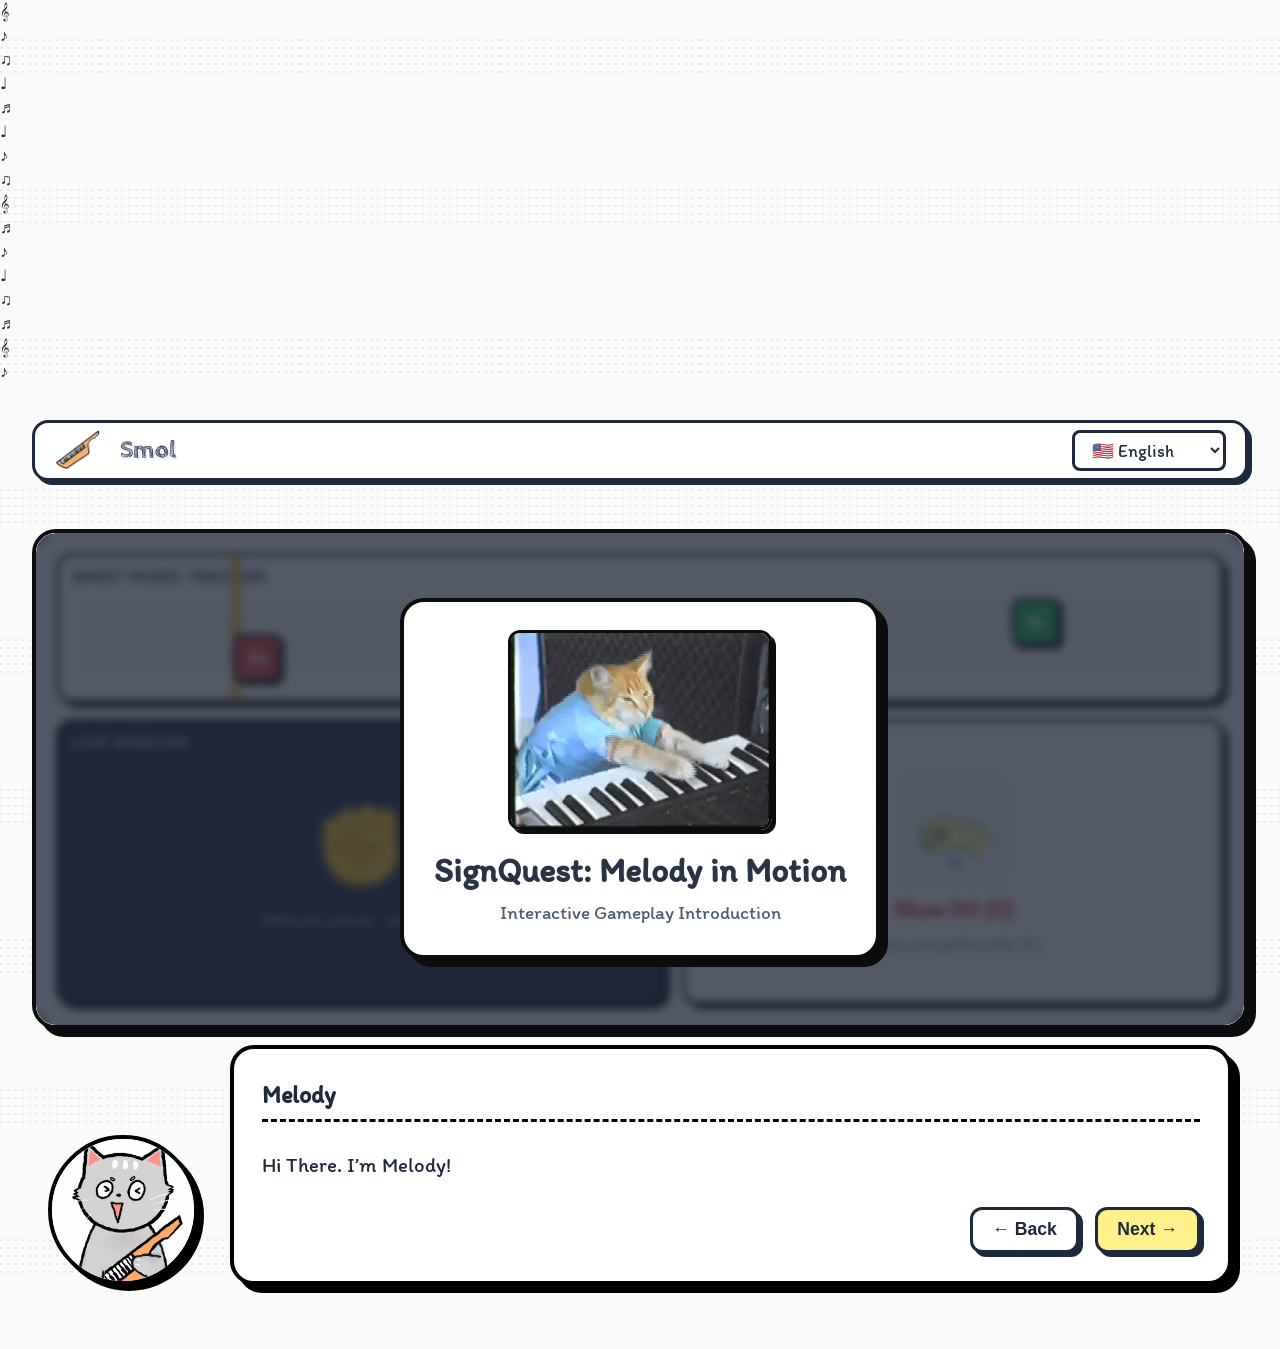
==== commit 4af532d3: "Merge remote-tracking branch 'origin/thienan' into final1" ====
--- a/intro.html
+++ b/intro.html
@@ -3,11 +3,170 @@
 <head>
   <meta charset="UTF-8">
   <meta name="viewport" content="width=device-width, initial-scale=1.0">
-  <title>SignQuest - Introduction</title>
+  <title>Melody in Motion - Introduction</title>
   <link rel="preconnect" href="https://fonts.googleapis.com">
   <link rel="preconnect" href="https://fonts.gstatic.com" crossorigin>
   <link href="https://fonts.googleapis.com/css2?family=Cabin+Sketch:wght@400;700&family=Fredoka:wght@300;400;500;600;700&family=Itim&family=JetBrains+Mono:wght@400;700&display=swap" rel="stylesheet">
-  <link rel="stylesheet" href="styles/intro.css">
+  <link rel="stylesheet" href="style.css?v=25">
+  <style>
+    body {
+      background-color: #fafaf9 !important;
+      background-image: 
+        url("data:image/svg+xml;utf8,<svg xmlns='http://www.w3.org/2000/svg' width='100' height='150'><line x1='0' y1='40' x2='100' y2='40' stroke='%23e2e8f0' stroke-width='1.5' stroke-dasharray='3 4'/><line x1='0' y1='48' x2='100' y2='48' stroke='%23e2e8f0' stroke-width='1.5' stroke-dasharray='3 4'/><line x1='0' y1='56' x2='100' y2='56' stroke='%23e2e8f0' stroke-width='1.5' stroke-dasharray='3 4'/><line x1='0' y1='64' x2='100' y2='64' stroke='%23e2e8f0' stroke-width='1.5' stroke-dasharray='3 4'/><line x1='0' y1='72' x2='100' y2='72' stroke='%23e2e8f0' stroke-width='1.5' stroke-dasharray='3 4'/></svg>") !important;
+      background-repeat: repeat !important;
+      background-position: left top !important;
+      color: #1e293b !important;
+    }
+
+    /* Intro Specific Layout Styles */
+    @keyframes slideUp {
+      from {
+        transform: translateY(180px);
+        opacity: 0;
+      }
+      to {
+        transform: translateY(0);
+        opacity: 1;
+      }
+    }
+
+    .intro-bottom-row {
+      display: flex;
+      gap: 2rem;
+      align-items: flex-end;
+      width: 100%;
+      max-width: 1400px;
+      margin: 0 auto 2rem auto;
+      box-sizing: border-box;
+      padding: 0 1rem;
+      z-index: 10;
+      position: relative;
+      animation: slideUp 0.8s cubic-bezier(0.18, 0.89, 0.32, 1.28) forwards;
+    }
+
+    .intro-visuals {
+      display: flex;
+      align-items: flex-end;
+      gap: 1.5rem;
+      flex-shrink: 0;
+    }
+
+    .character-profile {
+      width: 150px;
+      height: 150px;
+      border: 4px solid #000000;
+      border-radius: 50%;
+      overflow: hidden;
+      box-shadow: 6px 6px 0px #000000;
+      background-color: #ffffff;
+      flex-shrink: 0;
+      display: flex;
+      align-items: center;
+      justify-content: center;
+    }
+
+    .character-profile img {
+      width: 100%;
+      height: 100%;
+      object-fit: cover;
+    }
+
+    .dialogue-box {
+      flex: 1;
+      border: 4px solid #000000;
+      border-radius: 24px;
+      box-shadow: 8px 8px 0px #000000;
+      background-color: #ffffff;
+      padding: 1.75rem;
+      display: flex;
+      flex-direction: column;
+      justify-content: space-between;
+      height: 240px;
+      box-sizing: border-box;
+    }
+
+    .dialogue-header {
+      font-size: 1.5rem;
+      font-weight: 800;
+      color: #1e293b;
+      border-bottom: 3.5px dashed #000000;
+      padding-bottom: 0.4rem;
+      margin-bottom: 0.75rem;
+      font-family: 'Itim', sans-serif;
+    }
+
+    .dialogue-body {
+      flex: 1;
+      display: flex;
+      align-items: center;
+    }
+
+    .dialogue-body p {
+      margin: 0;
+      font-size: 1.3rem;
+      line-height: 1.6;
+      color: #1e293b;
+      font-family: 'Itim', sans-serif;
+    }
+
+    .dialogue-footer {
+      display: flex;
+      justify-content: flex-end;
+      gap: 1rem;
+      margin-top: 0.75rem;
+    }
+
+    .middle-empty-card {
+      flex: 2.5;
+      margin: 1rem auto;
+      width: 100%;
+      max-width: 1400px;
+      background-color: #ffffff;
+      border: 4px solid #000000;
+      border-radius: 24px;
+      box-shadow: 8px 8px 0px #000000;
+      box-sizing: border-box;
+      display: flex;
+      align-items: center;
+      justify-content: center;
+      min-height: 460px;
+      height: 500px;
+      opacity: 0.95;
+      position: relative;
+      overflow: hidden;
+    }
+
+    @media (max-width: 1024px) {
+      .intro-bottom-row {
+        flex-direction: column;
+        align-items: stretch;
+        gap: 1.5rem;
+      }
+      .intro-visuals {
+        justify-content: center;
+      }
+      .dialogue-box {
+        height: 280px;
+      }
+      .middle-empty-card {
+        height: auto;
+        min-height: 400px;
+      }
+    }
+
+    @keyframes floatNote {
+      0%, 100% { transform: translateY(0); }
+      50% { transform: translateY(-8px); }
+    }
+    @keyframes blink {
+      0%, 100% { opacity: 1; }
+      50% { opacity: 0; }
+    }
+    @keyframes pulse {
+      0%, 100% { transform: scale(1); }
+      50% { transform: scale(1.08); }
+    }
+  </style>
 </head>
 <body>
 
@@ -36,9 +195,9 @@
     <header class="smol-header">
       <div class="logo-area" style="display: flex; align-items: center; gap: 0.5rem;">
         <img src="public/logo.PNG" alt="Melody in Motion Logo" class="header-logo-img">
-        <h1 style="font-size: 1.5rem; font-weight: 800; font-family: 'Cabin Sketch', cursive; color: #1e293b; margin: 0;">SignQuest</h1>
+        <h1 style="font-size: 1.5rem; font-weight: 800; font-family: 'Itim', sans-serif; color: #1e293b; margin: 0;">Smol</h1>
       </div>
-      <div style="display: flex; align-items: center; gap: 0.75rem;">
+      <div>
         <select id="lang-selector-header" class="synth-select" style="padding: 0.4rem 0.8rem; font-size: 1.1rem; border-radius: 8px; border: 3px solid #1e293b; background: #ffffff; color: #1e293b; font-family: 'Itim', sans-serif;">
           <option value="en">🇺🇸 English</option>
           <option value="vi">🇻🇳 Tiếng Việt</option>
@@ -47,75 +206,464 @@
       </div>
     </header>
 
-    <!-- Main Card Container -->
-    <main id="music-app-content">
-      <div class="welcome-card-layout">
-        <h2 class="welcome-title" id="intro-title">Introduction</h2>
-        
-        <!-- Premium sketch style placeholder message box -->
-        <div style="background: #ffffff; border: 3.5px solid #1e293b; border-radius: 16px; padding: 2rem; margin: 1.5rem 0; box-shadow: 6px 6px 0px #1e293b; text-align: left; width: 100%;">
-          <p id="intro-desc" style="font-size: 1.2rem; line-height: 1.6; color: #334155; font-family: 'Itim', sans-serif; margin: 0;">
-            Welcome to SignQuest! Here, you can learn basic music solfège notes (Do, Re, Mi...) using hand gestures. Make sure your webcam is ready and you have enough lighting.
-          </p>
+    <!-- Main Content Grid with dialogue area -->
+    <main id="music-app-content" style="display: flex; flex-direction: column; height: 100%; justify-content: space-between;">
+      <!-- Middle section: Empty Card Placeholder -->
+      <div class="middle-empty-card" id="middle-guide-content"></div>
+
+      <!-- Bottom dialogue bar with character profile & dialogue box -->
+      <div class="intro-bottom-row">
+        <!-- Left: Profile -->
+        <div class="intro-visuals">
+          <div class="character-profile">
+            <img id="melody-img" src="public/maincharacter/8-lineboiler.gif" alt="Melody">
+          </div>
         </div>
-        
-        <!-- Action Row -->
-        <div class="welcome-buttons-list" style="width: 100%; display: flex; justify-content: center; align-items: center; gap: 1rem; margin-top: 1rem;">
-          <a href="index.html" class="welcome-action-btn" style="text-align: center; width: 100%; max-width: 180px; text-decoration: none; background: #e2e8f0; color: #1e293b;">&larr; Back</a>
-          <a href="level-select.html" class="welcome-action-btn btn-next" style="text-align: center; width: 100%; max-width: 180px; text-decoration: none;">Next &rarr;</a>
+
+        <!-- Right: Dialogue Box -->
+        <div class="dialogue-box">
+          <div class="dialogue-header">Melody</div>
+          <div class="dialogue-body">
+            <p id="dialogue-text"></p>
+          </div>
+          <div class="dialogue-footer">
+            <button id="btn-back" class="welcome-action-btn" style="padding: 0.6rem 1.2rem !important; margin: 0; font-size: 1.1rem !important; width: auto !important; display: inline-block !important;"></button>
+            <button id="btn-next" class="welcome-action-btn btn-next" style="padding: 0.6rem 1.2rem !important; margin: 0; font-size: 1.1rem !important; width: auto !important; display: inline-block !important; background-color: #fef08a !important;"></button>
+          </div>
         </div>
       </div>
     </main>
   </div>
 
   <script>
-    const TRANSLATIONS = {
-      en: {
-        title: "Introduction",
-        desc: "Welcome to SignQuest! Here, you can learn basic music solfège notes (Do, Re, Mi...) using hand gestures. Make sure your webcam is ready and you have enough lighting.",
-        back: "Back",
-        next: "Next"
-      },
-      vi: {
-        title: "Giới thiệu",
-        desc: "Chào mừng bạn đến với SignQuest! Tại đây, bạn có thể học các nốt nhạc solfège cơ bản (Đô, Rê, Mi...) bằng ký hiệu tay. Hãy đảm bảo webcam hoạt động tốt và có đủ ánh sáng.",
-        back: "Quay lại",
-        next: "Tiếp tục"
-      },
-      ko: {
-        title: "소개",
-        desc: "SignQuest에 오신 것을 환영합니다! 이곳에서 손동작을 사용해 기본적인 음악 계이름(도, 레, 미...)을 배울 수 있습니다. 웹캠이 잘 작동하고 밝은 조명이 있는지 확인하세요.",
-        back: "이전",
-        next: "다음"
-      }
+    const DIALOGUES = {
+      en: [
+        "Hi There. I’m Melody!",
+        "I’ll be with you in this journey to explore musical notes through visual and sign language.",
+        "In this game, each musical note has its own color, position, and hand sign to help you recognize and remember it more easily.",
+        "Watch the notes as they appear on the sheet and make the matching hand sign.",
+        "The more lessons you complete, the more exciting melodies you’ll discover."
+      ],
+      vi: [
+        "Xin chào! Mình là Melody.",
+        "Mình sẽ đồng hành cùng bạn trong hành trình tìm hiểu các nốt nhạc thông qua hình ảnh và ngôn ngữ ký hiệu.",
+        "Trong trò chơi này, mỗi nốt nhạc sẽ có màu sắc, vị trí và ký hiệu tay riêng để giúp bạn dễ dàng nhận biết và ghi nhớ.",
+        "Hãy quan sát các nốt nhạc xuất hiện trên khuông nhạc và thực hiện đúng ký hiệu tay tương ứng!",
+        "Càng hoàn thành nhiều bài học, bạn sẽ càng khám phá được nhiều giai điệu thú vị hơn."
+      ],
+      ko: [
+        "안녕하세요! 저는 멜로디예요.",
+        "그림과 수어를 통해 음표를 배우는 여정을 함께할게요.",
+        "이 게임에서는 각 음표마다 고유한 색상과 위치, 손동작이 있어 쉽고 재미있게 배울 수 있어요.",
+        "오선지에 나타나는 음표를 보고 맞는 손동작을 해 보세요!",
+        "더 많은 학습을 완료할수록 더 멋진 멜로디를 만나게 될 거예요."
+      ]
     };
 
+    let currentStep = 0;
+    let currentLang = localStorage.getItem("signquest_lang") || "en";
+    let typingInterval = null;
+    let isTyping = false;
+    let fullActiveText = "";
+    let currentAudio = null;
+
+    const VOICE_PATHS = {
+      en: [
+        "public/voice/english/TA line 3.m4a",
+        "public/voice/english/TA Line 4.m4a",
+        "public/voice/english/TA line 5.m4a",
+        "public/voice/english/TA line 6.m4a",
+        "public/voice/english/TA line 7.m4a"
+      ],
+      vi: [
+        "public/voice/vietnamese/TV Line 3 Xin chào mình là melody.m4a",
+        "public/voice/vietnamese/TV Line 4 mình sẽ đồng hành cùng bạn.m4a",
+        "public/voice/vietnamese/TV line 5 trong trò chơi này mỗi nốt nhạc.m4a",
+        "public/voice/vietnamese/TV line 6 hãy quan sát các nốt nhạc.m4a",
+        "public/voice/vietnamese/TV line 7 càng hoàn thành nhiều bài học.m4a"
+      ],
+      ko: [
+        "public/voice/korean/TH line 3.m4a",
+        "public/voice/korean/TH line 4.m4a",
+        "public/voice/korean/TH line 5.m4a",
+        "public/voice/korean/TH line 6.m4a",
+        "public/voice/korean/TH line 7.m4a"
+      ]
+    };
+
+    function playDialogueVoice(step, lang) {
+      if (currentAudio) {
+        currentAudio.pause();
+        currentAudio = null;
+      }
+
+      const langPaths = VOICE_PATHS[lang] || VOICE_PATHS.en;
+      const path = langPaths[step];
+      if (!path) return;
+
+      currentAudio = new Audio(path);
+      currentAudio.play().catch(err => {
+        console.warn("Autoplay was blocked or audio failed to load:", err);
+      });
+    }
+
+    // Try to play audio on first user gesture if blocked by autoplay
+    function handleFirstUserGesture() {
+      if (currentAudio && currentAudio.paused) {
+        currentAudio.play().catch(err => console.log("Audio play blocked on gesture:", err));
+      }
+      document.removeEventListener("click", handleFirstUserGesture);
+      document.removeEventListener("keydown", handleFirstUserGesture);
+    }
+    document.addEventListener("click", handleFirstUserGesture);
+    document.addEventListener("keydown", handleFirstUserGesture);
+
     const langSelector = document.getElementById("lang-selector-header");
-    const titleEl = document.getElementById("intro-title");
-    const descEl = document.getElementById("intro-desc");
-    const backBtnEl = document.querySelector(".welcome-action-btn:not(.btn-next)");
-    const nextBtnEl = document.querySelector(".btn-next");
+    const melodyImgEl = document.getElementById("melody-img");
+    const dialogueTextEl = document.getElementById("dialogue-text");
+    const btnBack = document.getElementById("btn-back");
+    const btnNext = document.getElementById("btn-next");
+
+    function typeWordByWord(text, element) {
+      if (typingInterval) clearInterval(typingInterval);
+      isTyping = true;
+      fullActiveText = text;
+      element.innerHTML = "";
+      const words = text.split(" ");
+      let index = 0;
+
+      typingInterval = setInterval(() => {
+        if (index < words.length) {
+          element.innerHTML += (index === 0 ? "" : " ") + words[index];
+          index++;
+        } else {
+          clearInterval(typingInterval);
+          typingInterval = null;
+          isTyping = false;
+        }
+      }, 120);
+    }
+
+    function updateGuideVisuals(step) {
+      const guideEl = document.getElementById("middle-guide-content");
+      if (!guideEl) return;
+
+      // 1. Initial render of mock gameplay UI if not already present
+      if (!guideEl.querySelector(".mock-gameplay-ui")) {
+        guideEl.innerHTML = `
+          <div class="mock-gameplay-ui" style="display: flex; flex-direction: column; width: 100%; height: 100%; box-sizing: border-box; padding: 1.25rem; gap: 1rem; background: #f8fafc; position: relative;">
+            
+            <!-- Sheet Music Panel -->
+            <div id="mock-music-panel" style="border: 3.5px solid #000; border-radius: 16px; background: #fff; padding: 0.75rem; box-shadow: 4px 4px 0 #000; position: relative; height: 150px; display: flex; flex-direction: column; justify-content: center; z-index: 1;">
+              <div style="position: absolute; top: 8px; left: 12px; font-family: 'Itim', sans-serif; font-size: 1.15rem; font-weight: bold; color: #475569;">SHEET MUSIC TRACKER</div>
+              
+              <!-- 5 staff lines -->
+              <div style="display: flex; flex-direction: column; gap: 12px; width: 100%; padding: 0 10px; margin-top: 15px;">
+                <div style="border-bottom: 2.5px solid #cbd5e1; width: 100%;"></div>
+                <div style="border-bottom: 2.5px solid #cbd5e1; width: 100%;"></div>
+                <div style="border-bottom: 2.5px solid #cbd5e1; width: 100%;"></div>
+                <div style="border-bottom: 2.5px solid #cbd5e1; width: 100%;"></div>
+                <div style="border-bottom: 2.5px solid #cbd5e1; width: 100%;"></div>
+              </div>
+              
+              <!-- Target pointer -->
+              <div style="position: absolute; left: 15%; top: 0; bottom: 0; width: 6px; background: #eab308; border-radius: 3px; box-shadow: 0 0 8px rgba(234,179,8,0.5);"></div>
+              
+              <!-- Floating notes on staff -->
+              <div class="mock-note" id="note-1" style="position: absolute; left: 15%; top: 78px; width: 48px; height: 48px; border-radius: 8px; background: #ef4444; border: 3px solid #000; box-shadow: 3px 3px 0 #000; display: flex; align-items: center; justify-content: center; color: #fff; font-weight: bold; font-family: 'Itim', sans-serif;">Do</div>
+              <div class="mock-note" id="note-2" style="position: absolute; left: 38%; top: 66px; width: 48px; height: 48px; border-radius: 8px; background: #f97316; border: 3px solid #000; box-shadow: 3px 3px 0 #000; display: flex; align-items: center; justify-content: center; color: #fff; font-weight: bold; font-family: 'Itim', sans-serif;">Re</div>
+              <div class="mock-note" id="note-3" style="position: absolute; left: 60%; top: 54px; width: 48px; height: 48px; border-radius: 8px; background: #eab308; border: 3px solid #000; box-shadow: 3px 3px 0 #000; display: flex; align-items: center; justify-content: center; color: #fff; font-weight: bold; font-family: 'Itim', sans-serif;">Mi</div>
+              <div class="mock-note" id="note-4" style="position: absolute; left: 82%; top: 42px; width: 48px; height: 48px; border-radius: 8px; background: #22c55e; border: 3px solid #000; box-shadow: 3px 3px 0 #000; display: flex; align-items: center; justify-content: center; color: #fff; font-weight: bold; font-family: 'Itim', sans-serif;">Fa</div>
+            </div>
+
+            <!-- Bottom Panel (Webcam & Pose Guide Card) -->
+            <div id="mock-bottom-panel" style="display: flex; gap: 1rem; flex: 1; min-height: 0;">
+              
+              <!-- Left: Webcam Camera Container -->
+              <div id="mock-camera-panel" style="flex: 1.2; border: 3.5px solid #000; border-radius: 16px; background: #1e293b; box-shadow: 4px 4px 0 #000; position: relative; display: flex; align-items: center; justify-content: center; overflow: hidden; z-index: 1;">
+                <div style="position: absolute; top: 8px; left: 12px; font-family: 'Itim', sans-serif; font-size: 1.15rem; font-weight: bold; color: #94a3b8; z-index: 2;">LIVE WEBCAM</div>
+                <div style="position: absolute; top: 8px; right: 12px; display: flex; align-items: center; gap: 6px; z-index: 2;">
+                  <span style="width: 8px; height: 8px; border-radius: 50%; background: #ef4444; animation: blink 1s infinite;"></span>
+                  <span style="font-size: 0.85rem; color: #ef4444; font-weight: bold; font-family: 'Itim', sans-serif;">REC</span>
+                </div>
+                
+                <div class="camera-content-overlay" id="camera-overlay-feed" style="display: flex; flex-direction: column; align-items: center; justify-content: center; color: #fff; text-align: center; z-index: 1;">
+                  <div id="camera-hand-icon" style="font-size: 4.5rem; filter: drop-shadow(0 0 8px rgba(255,255,255,0.3));">✊</div>
+                  <div style="font-family: 'Itim', sans-serif; font-size: 1.1rem; color: #94a3b8; margin-top: 0.5rem;" id="camera-feed-text">Webcam active - show pose</div>
+                </div>
+                
+                <div id="match-badge" style="position: absolute; bottom: 12px; background: #22c55e; border: 2.5px solid #000; border-radius: 8px; padding: 0.3rem 0.8rem; color: #fff; font-family: 'Itim', sans-serif; font-weight: bold; font-size: 1.1rem; display: none; box-shadow: 2px 2px 0 #000; z-index: 2;">
+                  ✨ EXCELLENT MATCH! +100
+                </div>
+              </div>
+
+              <!-- Right: Guide Guide HUD -->
+              <div id="mock-guide-panel" style="flex: 1; border: 3.5px solid #000; border-radius: 16px; background: #fff; box-shadow: 4px 4px 0 #000; padding: 1rem; display: flex; flex-direction: column; align-items: center; justify-content: center; text-align: center; position: relative; z-index: 1;">
+                <div style="position: absolute; top: 8px; left: 12px; font-family: 'Itim', sans-serif; font-size: 1.15rem; font-weight: bold; color: #475569;">HAND SIGN GUIDE</div>
+                
+                <div class="guide-card-content" style="display: flex; flex-direction: column; align-items: center; gap: 0.5rem; margin-top: 0.5rem;">
+                  <img id="hud-guide-img" src="public/handsign/Do.png" style="height: 110px; object-fit: contain; border: 2.5px dashed #cbd5e1; padding: 4px; border-radius: 12px;">
+                  <div id="hud-guide-title" style="font-family: 'Itim', sans-serif; font-size: 1.4rem; font-weight: 800; color: #dc2626;">Show DO (C)</div>
+                  <div id="hud-guide-desc" style="font-family: 'Itim', sans-serif; font-size: 0.95rem; color: #64748b;">Make a closed fist (ASL 'S')</div>
+                </div>
+              </div>
+
+            </div>
+
+            <!-- Welcome / Final Modal Overlay (Full Overlay Card) -->
+            <div id="gameplay-modal-overlay" style="position: absolute; top: 0; left: 0; right: 0; bottom: 0; background: rgba(15, 23, 42, 0.75); display: flex; align-items: center; justify-content: center; z-index: 5; border-radius: 16px; backdrop-filter: blur(4px);">
+              <!-- Modal Card content is populated dynamically -->
+              <div id="modal-card-body" style="background: #fff; border: 4px solid #000; border-radius: 24px; box-shadow: 8px 8px 0 #000; padding: 1.75rem; max-width: 480px; width: 90%; text-align: center; display: flex; flex-direction: column; align-items: center; justify-content: center;">
+              </div>
+            </div>
+
+            <!-- Focus Highlighter Frame -->
+            <div id="mock-highlighter" style="position: absolute; pointer-events: none; border: 4.5px solid #ef4444; border-radius: 18px; box-shadow: 0 0 0 9999px rgba(15,23,42,0.65); display: none; z-index: 3; transition: all 0.35s cubic-bezier(0.25, 0.8, 0.25, 1);">
+              <div id="highlighter-tip" style="position: absolute; background: #ef4444; color: #fff; padding: 0.4rem 0.9rem; border-radius: 8px; font-family: 'Itim', sans-serif; font-weight: bold; font-size: 1.05rem; border: 2.5px solid #000; box-shadow: 3px 3px 0 #000; white-space: nowrap; top: -45px; left: 50%; transform: translateX(-50%); z-index: 4;">
+                Tip Text
+              </div>
+            </div>
+
+          </div>
+        `;
+      }
+
+      // 2. Query references
+      const modalOverlay = document.getElementById("gameplay-modal-overlay");
+      const modalBody = document.getElementById("modal-card-body");
+      const highlighter = document.getElementById("mock-highlighter");
+      const highlighterTip = document.getElementById("highlighter-tip");
+      const matchBadge = document.getElementById("match-badge");
+      
+      const musicPanel = document.getElementById("mock-music-panel");
+      const cameraPanel = document.getElementById("mock-camera-panel");
+      const guidePanel = document.getElementById("mock-guide-panel");
+
+      const hudImg = document.getElementById("hud-guide-img");
+      const hudTitle = document.getElementById("hud-guide-title");
+      const hudDesc = document.getElementById("hud-guide-desc");
+
+      const cameraHandIcon = document.getElementById("camera-hand-icon");
+      const cameraFeedText = document.getElementById("camera-feed-text");
+
+      // Reset styles and classes
+      if (modalOverlay) modalOverlay.style.display = "none";
+      if (highlighter) highlighter.style.display = "none";
+      if (matchBadge) matchBadge.style.display = "none";
+
+      if (cameraHandIcon) cameraHandIcon.innerText = "✊";
+      if (cameraFeedText) {
+        cameraFeedText.innerText = "Webcam active - show pose";
+        cameraFeedText.style.color = "#94a3b8";
+      }
+
+      // 3. Update view based on step
+      switch(step) {
+        case 0:
+          // Step 0: Welcome Slide Overlay
+          if (modalOverlay && modalBody) {
+            modalOverlay.style.display = "flex";
+            
+            let welcomeTitle = "SignQuest: Melody in Motion";
+            let welcomeSubtitle = "Interactive Gameplay Introduction";
+            if (currentLang === "vi") {
+              welcomeTitle = "SignQuest: Giai điệu chuyển động";
+              welcomeSubtitle = "Hướng dẫn tương tác lối chơi";
+            } else if (currentLang === "ko") {
+              welcomeTitle = "SignQuest: 움직이는 멜로디";
+              welcomeSubtitle = "인터랙티브 게임플레이 튜토리얼";
+            }
+
+            modalBody.innerHTML = `
+              <img src="public/play piano GIF by Internet Cat Video Festival.gif" alt="Cat playing piano" style="height: 200px; border-radius: 12px; border: 3px solid #000; box-shadow: 4px 4px 0px #000; object-fit: cover; max-width: 100%; margin-bottom: 1.25rem;">
+              <h3 style="font-family: 'Itim', sans-serif; font-size: 2.1rem; font-weight: 800; color: #1e293b; margin: 0 0 0.5rem 0; line-height: 1.2;">${welcomeTitle}</h3>
+              <p style="font-family: 'Itim', sans-serif; font-size: 1.2rem; color: #475569; margin: 0;">${welcomeSubtitle}</p>
+            `;
+          }
+          break;
+
+        case 1:
+          // Step 1: General Intro (No highlight)
+          if (highlighter) {
+            highlighter.style.display = "none";
+          }
+          break;
+
+        case 2:
+          // Step 2: Sheet Music Tracker Focus (line 3 / Dialogue 3)
+          if (highlighter && musicPanel) {
+            highlighter.style.display = "block";
+            
+            highlighter.style.left = (musicPanel.offsetLeft - 6) + "px";
+            highlighter.style.top = (musicPanel.offsetTop - 6) + "px";
+            highlighter.style.width = (musicPanel.offsetWidth + 12) + "px";
+            highlighter.style.height = (musicPanel.offsetHeight + 12) + "px";
+
+            let tipText = "🎼 Sheet Music Track";
+            if (currentLang === "vi") tipText = "🎼 Bản nhạc dạng cuộn";
+            if (currentLang === "ko") tipText = "🎼 스크롤 악보 트랙";
+
+            highlighterTip.innerText = tipText;
+            highlighterTip.style.top = "-45px";
+
+            // Set guide to show Do
+            hudImg.src = "public/handsign/Do.png";
+            hudTitle.innerText = "Show DO (C)";
+            hudTitle.style.color = "#dc2626";
+            hudDesc.innerText = "Make a closed fist (ASL 'S')";
+          }
+          break;
+
+        case 3:
+          // Step 3: Webcam Camera & Guide HUD Focus (showing match success!)
+          const bottomPanel = document.getElementById("mock-bottom-panel");
+          if (highlighter && bottomPanel) {
+            highlighter.style.display = "block";
+            
+            highlighter.style.left = (bottomPanel.offsetLeft - 6) + "px";
+            highlighter.style.top = (bottomPanel.offsetTop - 6) + "px";
+            highlighter.style.width = (bottomPanel.offsetWidth + 12) + "px";
+            highlighter.style.height = (bottomPanel.offsetHeight + 12) + "px";
+
+            let tipText = "📷 Interactive Gameplay Loop";
+            if (currentLang === "vi") tipText = "📷 Tương tác nhận diện cử chỉ";
+            if (currentLang === "ko") tipText = "📷 인터랙티브 게임플레이 루프";
+
+            highlighterTip.innerText = tipText;
+            highlighterTip.style.top = "-45px";
+
+            // Make camera show excellent match!
+            if (matchBadge) matchBadge.style.display = "block";
+            if (cameraHandIcon) cameraHandIcon.innerText = "✊";
+            if (cameraFeedText) {
+              if (currentLang === "vi") cameraFeedText.innerText = "Ký hiệu khớp chính xác!";
+              else if (currentLang === "ko") cameraFeedText.innerText = "완벽하게 일치합니다!";
+              else cameraFeedText.innerText = "Gesture matches perfectly!";
+              cameraFeedText.style.color = "#22c55e";
+            }
+          }
+          break;
+
+        case 4:
+          // Step 4: Level Clear Overlay (Victory Card)
+          if (modalOverlay && modalBody) {
+            modalOverlay.style.display = "flex";
+            
+            let title = "Level Cleared!";
+            let desc = "You have completed the Solfège tutorial scale beautifully!";
+            if (currentLang === "vi") {
+              title = "Hoàn thành màn chơi!";
+              desc = "Bạn đã chinh phục thang âm Đô-Rê-Mi xuất sắc!";
+            } else if (currentLang === "ko") {
+              title = "레벨 완료!";
+              desc = "도레미 계음 강좌를 훌륭하게 이수하셨습니다!";
+            }
+
+            modalBody.innerHTML = `
+              <div style="font-size: 4rem; margin-bottom: 0.5rem; animation: pulse 1s infinite;">🏆</div>
+              <h3 style="font-family: 'Itim', sans-serif; font-size: 2.25rem; font-weight: 800; color: #15803d; margin: 0 0 0.5rem 0;">${title}</h3>
+              <div style="font-size: 2rem; margin-bottom: 0.75rem;">⭐⭐⭐</div>
+              <p style="font-family: 'Itim', sans-serif; font-size: 1.25rem; color: #4b5563; margin: 0; line-height: 1.4;">${desc}</p>
+            `;
+          }
+          break;
+      }
+    }
+
+    function updateDialogue() {
+      // 1. Get character image
+      const imageNum = (currentStep % 2 === 0) ? 8 : 9;
+      melodyImgEl.src = `public/maincharacter/${imageNum}-lineboiler.gif`;
+
+      // 2. Start word-by-word animation
+      const langDialogues = DIALOGUES[currentLang] || DIALOGUES.en;
+      typeWordByWord(langDialogues[currentStep], dialogueTextEl);
+
+      // 3. Update guide card visual layout matching the dialogue
+      updateGuideVisuals(currentStep);
+
+      // 4. Play corresponding voice line
+      playDialogueVoice(currentStep, currentLang);
+
+      // 5. Update buttons
+      // Back button
+      if (currentLang === "vi") {
+        btnBack.innerText = "← Quay lại";
+      } else if (currentLang === "ko") {
+        btnBack.innerText = "← 이전";
+      } else {
+        btnBack.innerText = "← Back";
+      }
+
+      // Next button label
+      updateNextButtonLabel();
+    }
+
+    function updateNextButtonLabel() {
+      if (currentStep === 4) {
+        if (currentLang === "vi") {
+          btnNext.innerText = "Bắt đầu →";
+        } else if (currentLang === "ko") {
+          btnNext.innerText = "시작 →";
+        } else {
+          btnNext.innerText = "Start →";
+        }
+      } else {
+        if (currentLang === "vi") {
+          btnNext.innerText = "Tiếp tục →";
+        } else if (currentLang === "ko") {
+          btnNext.innerText = "다음 →";
+        } else {
+          btnNext.innerText = "Next →";
+        }
+      }
+    }
 
     function updateLanguage(lang) {
+      currentLang = lang;
       localStorage.setItem("signquest_lang", lang);
       langSelector.value = lang;
-      
-      const dict = TRANSLATIONS[lang] || TRANSLATIONS.en;
-      titleEl.innerText = dict.title;
-      descEl.innerText = dict.desc;
-      backBtnEl.innerText = "← " + dict.back;
-      nextBtnEl.innerText = dict.next + " →";
-    }
-
-    // Initialize language
-    let savedLang = localStorage.getItem("signquest_lang");
-    if (!savedLang) {
-      savedLang = "en"; // default to English
-    }
-    updateLanguage(savedLang);
-
+      updateDialogue();
+    }
+
+    // Initialize
+    updateLanguage(currentLang);
+
+    // Event Listeners
     langSelector.addEventListener("change", (e) => {
       updateLanguage(e.target.value);
+    });
+
+    btnBack.addEventListener("click", () => {
+      // Stop typing if back is clicked to prevent overlap
+      if (typingInterval) clearInterval(typingInterval);
+      typingInterval = null;
+      isTyping = false;
+
+      if (currentStep > 0) {
+        currentStep--;
+        updateDialogue();
+      } else {
+        window.location.href = "index.html";
+      }
+    });
+
+    btnNext.addEventListener("click", () => {
+      if (isTyping) {
+        // Skip typing, reveal text immediately
+        if (typingInterval) clearInterval(typingInterval);
+        typingInterval = null;
+        isTyping = false;
+        dialogueTextEl.innerText = fullActiveText;
+      } else {
+        // Proceed to next dialogue step
+        if (currentStep < 4) {
+          currentStep++;
+          updateDialogue();
+        } else {
+          window.location.href = "level-select.html";
+        }
+      }
     });
   </script>
 </body>
--- a/style.css
+++ b/style.css
@@ -0,0 +1,138 @@
+/* SignQuest CSS - Main Entrypoint */
+@import url('styles/base.css');
+@import url('styles/layout.css');
+@import url('styles/viewport.css');
+@import url('styles/hud.css');
+@import url('styles/music.css');
+@import url('styles/music_game.css');
+@import url('styles/song_maker.css');
+@import url('styles/selection.css');
+@import url('styles/play_stage.css');
+
+/* --- WELCOME PAGE ONLY LAYOUT STYLES (from thienan) --- */
+.welcome-card-layout {
+  display: flex !important;
+  flex-direction: column !important;
+  align-items: center !important;
+  justify-content: center !important;
+  padding: 2.5rem !important;
+  margin: 0.5rem auto !important;
+  max-width: 600px !important;
+  width: 95% !important;
+  position: relative !important;
+  z-index: 1 !important;
+  background-color: #ffffff !important;
+  border: 3.5px solid #1e293b !important;
+  border-radius: 20px !important;
+  box-shadow: 8px 8px 0px #1e293b !important;
+}
+
+.welcome-logo {
+  width: 140px;
+  height: 140px;
+  margin-bottom: 1.5rem;
+}
+
+.welcome-title {
+  font-size: 3rem !important;
+  color: #1e293b;
+  margin-bottom: 0.5rem;
+  font-weight: 700;
+  position: relative !important;
+  z-index: 3 !important;
+}
+
+.welcome-subtitle {
+  color: #475569;
+  font-size: 1.35rem !important;
+  margin-bottom: 1.5rem !important;
+  font-weight: 500;
+  position: relative !important;
+  z-index: 3 !important;
+}
+
+.welcome-buttons-list {
+  display: flex !important;
+  flex-direction: column !important;
+  gap: 0.85rem !important;
+  width: 100% !important;
+  max-width: 320px !important;
+  margin: 1.5rem auto 0 auto !important;
+  position: relative !important;
+  z-index: 3 !important;
+}
+
+.welcome-gif {
+  max-width: 460px !important;
+  width: 100% !important;
+  height: auto !important;
+  border: 3.5px solid #1e293b !important;
+  border-radius: 16px !important;
+  box-shadow: 4px 4px 0px #1e293b !important;
+  margin-bottom: 2rem !important;
+  display: block !important;
+  background-color: #ffffff !important;
+  position: relative !important;
+  z-index: 3 !important;
+}
+
+.welcome-action-btn {
+  border: 3px solid #1e293b !important;
+  border-radius: 12px !important;
+  background-color: #ffffff !important;
+  color: #1e293b !important;
+  box-shadow: 4px 4px 0px #1e293b !important;
+  transition: all 0.15s ease !important;
+  padding: 1.1rem 2rem !important;
+  font-size: 1.25rem !important;
+  font-weight: 800 !important;
+  cursor: pointer !important;
+  text-decoration: none !important;
+  display: block !important;
+  text-align: center !important;
+  box-sizing: border-box !important;
+}
+
+.welcome-action-btn:hover {
+  transform: translate(2px, 2px) !important;
+  box-shadow: 2px 2px 0px #1e293b !important;
+  background-color: #f8fafc !important;
+}
+
+.welcome-action-btn:active {
+  transform: translate(4px, 4px) !important;
+  box-shadow: 0px 0px 0px #1e293b !important;
+}
+
+.welcome-action-btn.btn-start {
+  background-color: #fef08a !important; /* Highlighter yellow */
+}
+.welcome-action-btn.btn-start:hover {
+  background-color: #fef9c3 !important;
+}
+
+/* Header style for title screen */
+.smol-header {
+  background: #ffffff !important;
+  border: 3.5px solid #1e293b !important;
+  border-radius: 16px !important;
+  box-shadow: 4px 4px 0px #1e293b !important;
+  box-sizing: border-box !important;
+  display: flex !important;
+  flex-direction: row !important;
+  justify-content: space-between !important;
+  align-items: center !important;
+  padding: 0.4rem 1.2rem !important;
+  width: 100% !important;
+  max-width: 1400px !important;
+  margin: 0.25rem auto 0.5rem auto !important;
+}
+
+.smol-header .header-logo-img {
+  height: 42px !important;
+  width: auto !important;
+  display: inline-block !important;
+  vertical-align: middle !important;
+  object-fit: contain !important;
+  margin-right: 0.6rem !important;
+}
